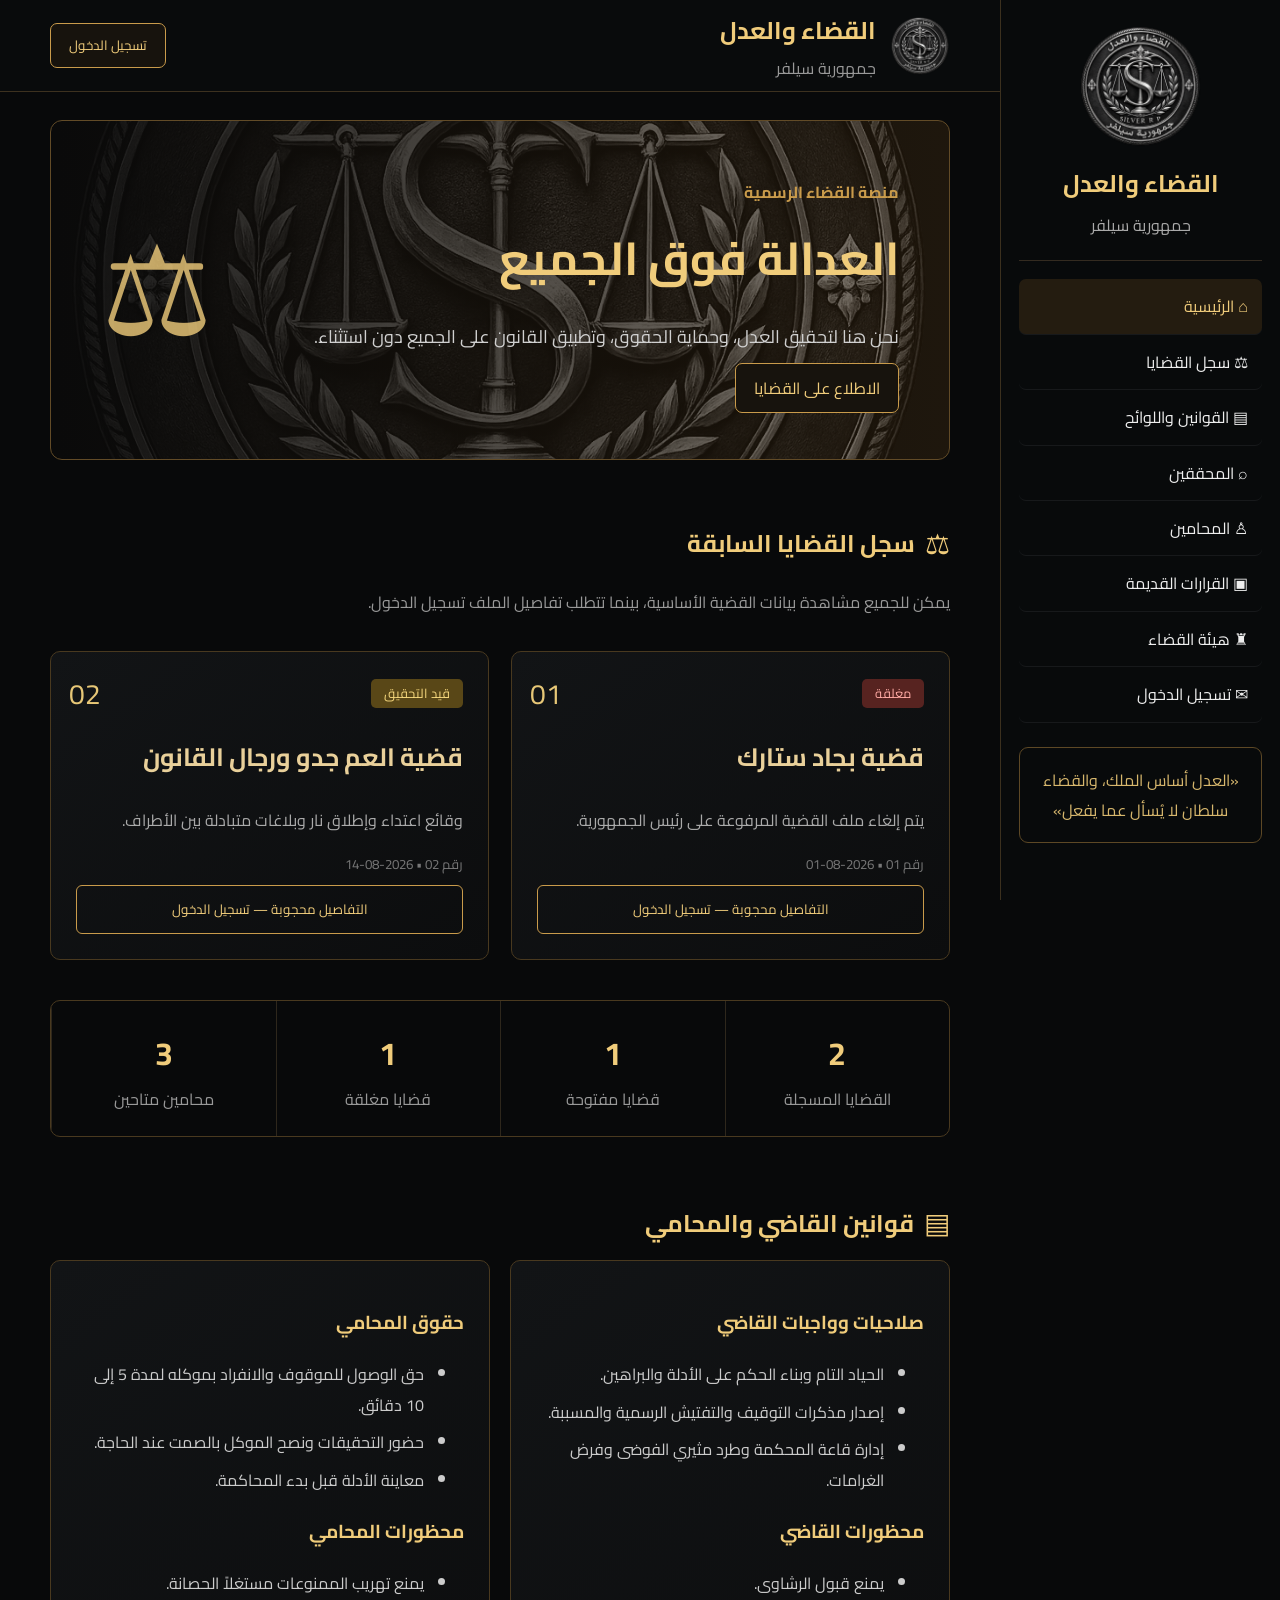
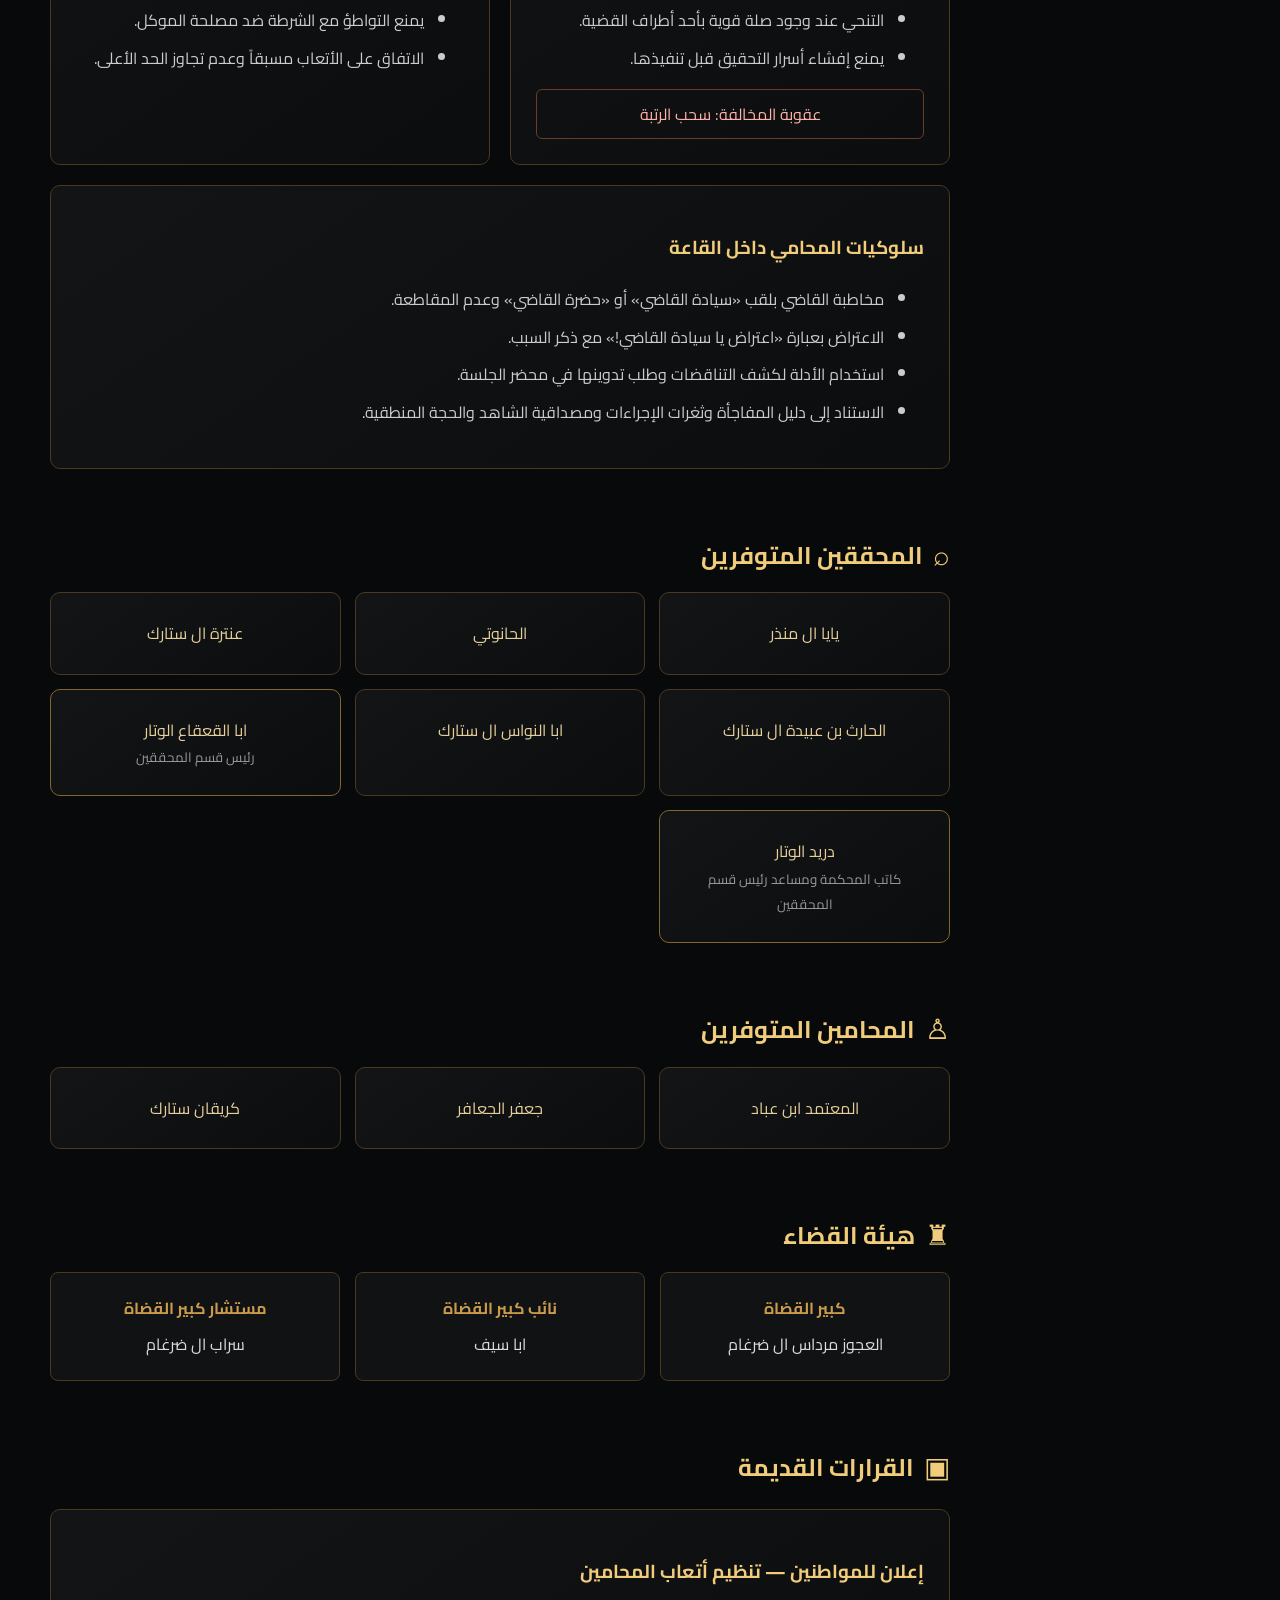
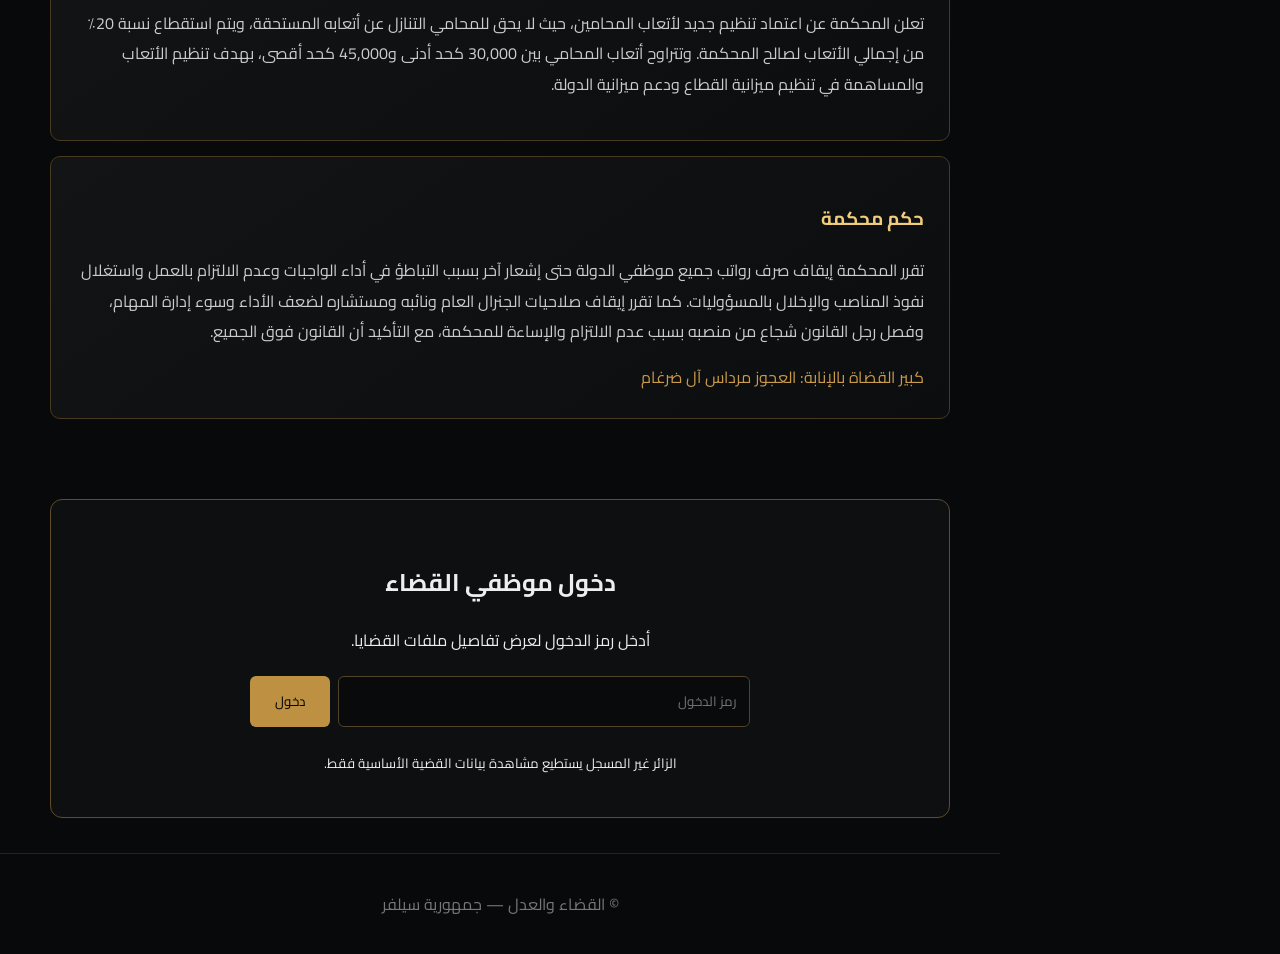
==== index.html @ 8e64efd2 "Add files via upload" ====
<!doctype html>
<html lang="ar" dir="rtl">
<head>
  <meta charset="UTF-8">
  <meta name="viewport" content="width=device-width, initial-scale=1.0">
  <title>القضاء والعدل | جمهورية سيلفر</title>
  <link rel="stylesheet" href="style.css">
</head>
<body>
  <aside class="sidebar">
    <div class="brand">
      <img src="logo.png" alt="شعار القضاء والعدل">
      <h2>القضاء والعدل</h2>
      <span>جمهورية سيلفر</span>
    </div>
    <nav>
      <a class="active" href="#home">⌂ الرئيسية</a>
      <a href="#cases">⚖ سجل القضايا</a>
      <a href="#laws">▤ القوانين واللوائح</a>
      <a href="#investigators">⌕ المحققين</a>
      <a href="#lawyers">♙ المحامين</a>
      <a href="#decisions">▣ القرارات القديمة</a>
      <a href="#judiciary">♜ هيئة القضاء</a>
      <a href="#login">✉ تسجيل الدخول</a>
    </nav>
    <div class="quote">«العدل أساس الملك، والقضاء سلطان لا يُسأل عما يفعل»</div>
  </aside>

  <main>
    <header>
      <div class="header-logo">
        <img src="logo.png" alt="الشعار">
        <div>
          <h1>القضاء والعدل</h1>
          <p>جمهورية سيلفر</p>
        </div>
      </div>
      <button id="loginTop" class="login-btn">تسجيل الدخول</button>
    </header>

    <section id="home" class="hero">
      <div>
        <span class="eyebrow">منصة القضاء الرسمية</span>
        <h2>العدالة فوق الجميع</h2>
        <p>نحن هنا لتحقيق العدل، وحماية الحقوق، وتطبيق القانون على الجميع دون استثناء.</p>
        <a class="gold-btn" href="#cases">الاطلاع على القضايا</a>
      </div>
      <div class="scales">⚖</div>
    </section>

    <section id="cases" class="section">
      <div class="section-title"><span>⚖</span><h2>سجل القضايا السابقة</h2></div>
      <p class="hint">يمكن للجميع مشاهدة بيانات القضية الأساسية، بينما تتطلب تفاصيل الملف تسجيل الدخول.</p>

      <div class="case-actions" id="caseActions">
        <button class="gold-btn admin-only" onclick="showCreateCase()">＋ إنشاء قضية جديدة</button>
      </div>
      <div id="casesGrid" class="cases-grid">
        <article class="case-card">
          <div class="case-no">01</div>
          <span class="badge closed">مغلقة</span>
          <h3>قضية بجاد ستارك</h3>
          <p>يتم إلغاء ملف القضية المرفوعة على رئيس الجمهورية.</p>
          <button onclick="openCase(1)">عرض تفاصيل القضية</button>
        </article>

        <article class="case-card">
          <div class="case-no">02</div>
          <span class="badge open">مفتوحة</span>
          <h3>قضية العم جدو ورجال القانون</h3>
          <p>وقائع اعتداء وإطلاق نار وبلاغات متبادلة بين الأطراف.</p>
          <button onclick="openCase(2)">عرض تفاصيل القضية</button>
        </article>
      </div>
    </section>

    <section class="stats">
      <div><b>2</b><span>القضايا المسجلة</span></div>
      <div><b>1</b><span>قضايا مفتوحة</span></div>
      <div><b>1</b><span>قضايا مغلقة</span></div>
      <div><b>3</b><span>محامين متاحين</span></div>
    </section>

    <section id="laws" class="section">
      <div class="section-title"><span>▤</span><h2>قوانين القاضي والمحامي</h2></div>
      <div class="law-grid">
        <div class="panel">
          <h3>صلاحيات وواجبات القاضي</h3>
          <ul>
            <li>الحياد التام وبناء الحكم على الأدلة والبراهين.</li>
            <li>إصدار مذكرات التوقيف والتفتيش الرسمية والمسببة.</li>
            <li>إدارة قاعة المحكمة وطرد مثيري الفوضى وفرض الغرامات.</li>
          </ul>
          <h3>محظورات القاضي</h3>
          <ul>
            <li>يمنع قبول الرشاوى.</li>
            <li>التنحي عند وجود صلة قوية بأحد أطراف القضية.</li>
            <li>يمنع إفشاء أسرار التحقيق قبل تنفيذها.</li>
          </ul>
          <div class="penalty">عقوبة المخالفة: سحب الرتبة</div>
        </div>

        <div class="panel">
          <h3>حقوق المحامي</h3>
          <ul>
            <li>حق الوصول للموقوف والانفراد بموكله لمدة 5 إلى 10 دقائق.</li>
            <li>حضور التحقيقات ونصح الموكل بالصمت عند الحاجة.</li>
            <li>معاينة الأدلة قبل بدء المحاكمة.</li>
          </ul>
          <h3>محظورات المحامي</h3>
          <ul>
            <li>يمنع تهريب الممنوعات مستغلاً الحصانة.</li>
            <li>يمنع التواطؤ مع الشرطة ضد مصلحة الموكل.</li>
            <li>الاتفاق على الأتعاب مسبقاً وعدم تجاوز الحد الأعلى.</li>
          </ul>
        </div>
      </div>

      <div class="panel wide">
        <h3>سلوكيات المحامي داخل القاعة</h3>
        <ul>
          <li>مخاطبة القاضي بلقب «سيادة القاضي» أو «حضرة القاضي» وعدم المقاطعة.</li>
          <li>الاعتراض بعبارة «اعتراض يا سيادة القاضي!» مع ذكر السبب.</li>
          <li>استخدام الأدلة لكشف التناقضات وطلب تدوينها في محضر الجلسة.</li>
          <li>الاستناد إلى دليل المفاجأة وثغرات الإجراءات ومصداقية الشاهد والحجة المنطقية.</li>
        </ul>
      </div>
    </section>

    <section id="investigators" class="section">
      <div class="section-title"><span>⌕</span><h2>المحققين المتوفرين</h2></div>
      <div class="people-grid">
        <div class="person">يايا ال منذر</div><div class="person">الحانوتي</div>
        <div class="person">عنترة ال ستارك</div><div class="person">الحارث بن عبيدة ال ستارك</div>
        <div class="person">ابا النواس ال ستارك</div><div class="person chief">ابا القعقاع الوتار <small>رئيس قسم المحققين</small></div>
        <div class="person chief">دريد الوتار <small>كاتب المحكمة ومساعد رئيس قسم المحققين</small></div>
      </div>
    </section>

    <section id="lawyers" class="section">
      <div class="section-title"><span>♙</span><h2>المحامين المتوفرين</h2></div>
      <div class="people-grid three">
        <div class="person">المعتمد ابن عباد</div>
        <div class="person">جعفر الجعافر</div>
        <div class="person">كريقان ستارك</div>
      </div>
    </section>

    <section id="judiciary" class="section">
      <div class="section-title"><span>♜</span><h2>هيئة القضاء</h2></div>
      <div class="judges">
        <div><strong>كبير القضاة</strong><span>العجوز مرداس ال ضرغام</span></div>
        <div><strong>نائب كبير القضاة</strong><span>ابا سيف</span></div>
        <div><strong>مستشار كبير القضاة</strong><span>سراب ال ضرغام</span></div>
      </div>
    </section>

    <section id="decisions" class="section">
      <div class="section-title"><span>▣</span><h2>القرارات القديمة</h2></div>
      <div class="decision">
        <h3>إعلان للمواطنين — تنظيم أتعاب المحامين</h3>
        <p>تعلن المحكمة عن اعتماد تنظيم جديد لأتعاب المحامين، حيث لا يحق للمحامي التنازل عن أتعابه المستحقة، ويتم استقطاع نسبة 20٪ من إجمالي الأتعاب لصالح المحكمة. وتتراوح أتعاب المحامي بين 30,000 كحد أدنى و45,000 كحد أقصى، بهدف تنظيم الأتعاب والمساهمة في تنظيم ميزانية القطاع ودعم ميزانية الدولة.</p>
      </div>
      <div class="decision">
        <h3>حكم محكمة</h3>
        <p>تقرر المحكمة إيقاف صرف رواتب جميع موظفي الدولة حتى إشعار آخر بسبب التباطؤ في أداء الواجبات وعدم الالتزام بالعمل واستغلال نفوذ المناصب والإخلال بالمسؤوليات. كما تقرر إيقاف صلاحيات الجنرال العام ونائبه ومستشاره لضعف الأداء وسوء إدارة المهام، وفصل رجل القانون شجاع من منصبه بسبب عدم الالتزام والإساءة للمحكمة، مع التأكيد أن القانون فوق الجميع.</p>
        <footer>كبير القضاة بالإنابة: العجوز مرداس آل ضرغام</footer>
      </div>
    </section>

    <section id="login" class="login-section">
      <h2>دخول موظفي القضاء</h2>
      <p>أدخل رمز الدخول لعرض تفاصيل ملفات القضايا.</p>
      <div class="login-box">
        <input id="codeInput" type="password" placeholder="رمز الدخول">
        <button onclick="login()">دخول</button>
      </div>
      <small>الزائر غير المسجل يستطيع مشاهدة بيانات القضية الأساسية فقط.</small>
    </section>

    <footer class="site-footer">© القضاء والعدل — جمهورية سيلفر</footer>
  </main>


  <div id="createCaseModal" class="modal">
    <div class="modal-box create-box">
      <button class="close" onclick="closeCreateCase()">×</button>
      <img src="logo.png" alt="الشعار">
      <h2>إنشاء قضية جديدة</h2>
      <p>إدخال كامل بيانات القضية في سجل القضاء والعدل.</p>
      <div class="form-grid">
        <input id="newTitle" type="text" placeholder="اسم القضية *">
        <input id="newType" type="text" placeholder="نوع القضية">
        <input id="newDate" type="date">
        <input id="newPlaintiff" type="text" placeholder="المدعي">
        <input id="newDefendant" type="text" placeholder="المدعى عليه">
        <input id="newLawyer" type="text" placeholder="المحامي">
        <input id="newInvestigator" type="text" placeholder="المحقق">
        <select id="newStatus">
          <option value="مفتوحة">مفتوحة</option>
          <option value="قيد التحقيق">قيد التحقيق</option>
          <option value="محالة للمحكمة">محالة للمحكمة</option>
          <option value="مغلقة">مغلقة</option>
        </select>
      </div>
      <textarea id="newSummary" placeholder="ملخص القضية *"></textarea>
      <textarea id="newDetails" placeholder="تفاصيل القضية والإفادات *"></textarea>
      <textarea id="newEvidence" placeholder="الأدلة والتقارير"></textarea>
      <button class="gold-btn full" onclick="createCase()">حفظ القضية</button>
      <div id="createCaseError"></div>
    </div>
  </div>

  <div id="loginModal" class="modal">
    <div class="modal-box">
      <button class="close" onclick="closeLogin()">×</button>
      <img src="logo.png" alt="الشعار">
      <h2>دخول موظفي القضاء</h2>
      <p id="roleHelp">رموز الدخول مخصصة للقاضي والمحامي والمحقق.</p>
      <input id="modalCode" type="password" placeholder="رمز الدخول">
      <button class="gold-btn full" onclick="loginFromModal()">دخول</button>
      <div id="loginError"></div>
      <div class="role-hint">
        <span>القاضي: إدارة القضايا وتغيير حالتها</span>
        <span>المحقق: إنشاء القضية وإضافة محاضر التحقيق</span>
        <span>المحامي: الاطلاع وإضافة الملاحظات القانونية</span>
      </div>
    </div>
  </div>

  <script src="script.js"></script>
</body>
</html>
---- style.css ----
@import url('https://fonts.googleapis.com/css2?family=Cairo:wght@400;600;700;800&display=swap');
*{box-sizing:border-box}html{scroll-behavior:smooth}body{margin:0;background:#08090a;color:#eee;font-family:Cairo,Arial,sans-serif;line-height:1.9}
:root{--gold:#c99b4b;--gold2:#f0cc7b;--line:#604b2b;--panel:#101214;--muted:#aaa}
.sidebar{position:fixed;right:0;top:0;width:280px;height:100vh;padding:24px 18px;background:#080a0b;border-left:1px solid #3b301e;z-index:5;overflow:auto}
.brand{text-align:center;padding-bottom:20px;border-bottom:1px solid #342b20}.brand img{width:125px;height:125px;object-fit:contain}.brand h2{margin:3px 0;color:var(--gold2)}.brand span{color:#aaa}
nav{display:flex;flex-direction:column;margin-top:18px}nav a{color:#eee;text-decoration:none;padding:12px 14px;border-bottom:1px solid #17191b;border-radius:7px}nav a:hover,nav a.active{background:#241c10;color:var(--gold2)}
.quote{margin-top:24px;border:1px solid #5d4825;padding:17px;text-align:center;color:#d7b76d;border-radius:9px}
main{margin-right:280px;min-height:100vh}header{height:92px;padding:15px 5%;display:flex;align-items:center;justify-content:space-between;border-bottom:1px solid #3d311f;background:#090b0c;position:sticky;top:0;z-index:4}
.header-logo{display:flex;align-items:center;gap:14px}.header-logo img{width:60px;height:60px;object-fit:contain}.header-logo h1{font-size:24px;margin:0;color:var(--gold2)}.header-logo p{margin:0;color:#999}
.login-btn,.gold-btn{border:1px solid var(--gold);background:#17130d;color:var(--gold2);padding:9px 18px;border-radius:7px;text-decoration:none;cursor:pointer;font-family:inherit}.gold-btn:hover,.login-btn:hover{background:#302313}
.hero{margin:28px 5%;min-height:300px;border:1px solid #624b27;border-radius:12px;padding:50px;display:flex;align-items:center;justify-content:space-between;background:linear-gradient(90deg,rgba(10,10,10,.93),rgba(45,32,15,.6)),url('logo.png') center/cover no-repeat}.hero h2{font-size:46px;color:var(--gold2);margin:8px 0}.hero p{max-width:650px;color:#d0d0d0;font-size:18px}.eyebrow{color:var(--gold);font-weight:bold}.scales{font-size:125px;color:var(--gold2);opacity:.8}
.section{padding:30px 5%}.section-title{display:flex;align-items:center;gap:10px;margin-bottom:10px}.section-title span{color:var(--gold2);font-size:28px}.section-title h2{color:var(--gold2);margin:0}.hint{color:#999}.cases-grid{display:grid;grid-template-columns:repeat(2,1fr);gap:22px}.case-card,.panel,.person,.decision,.statement{background:linear-gradient(145deg,#121416,#0c0d0e);border:1px solid #49391f;border-radius:10px;padding:25px;position:relative}.case-card h3{font-size:25px;color:#e9d09a}.case-card p{color:#aaa}.case-card button{width:100%;padding:11px;background:transparent;border:1px solid var(--gold);color:var(--gold2);border-radius:6px;cursor:pointer;font-family:inherit}.case-no{position:absolute;left:18px;top:16px;font-size:28px;color:#e7c777}.badge{display:inline-block;padding:2px 13px;border-radius:5px;font-size:13px}.open{background:#164a27;color:#8fe3a7}.closed{background:#572320;color:#ffaaa4}
.stats{margin:10px 5% 30px;display:grid;grid-template-columns:repeat(4,1fr);border:1px solid #49391f;border-radius:10px;overflow:hidden}.stats div{text-align:center;padding:22px;border-left:1px solid #2e271c}.stats b{display:block;font-size:32px;color:var(--gold2)}.stats span{color:#999}
.law-grid{display:grid;grid-template-columns:1fr 1fr;gap:20px}.panel h3{color:var(--gold2)}.panel li{margin:7px 0;color:#ccc}.penalty{border:1px solid #6b3b2c;padding:9px;text-align:center;color:#ffb1a8;border-radius:6px}
.wide{margin-top:20px}.people-grid{display:grid;grid-template-columns:repeat(3,1fr);gap:14px}.person{text-align:center;color:#e6cf9a}.person small{display:block;color:#999}.chief{border-color:#83652e}
.judges{display:grid;grid-template-columns:repeat(3,1fr);gap:15px}.judges div{background:#101214;border:1px solid #49391f;border-radius:8px;padding:20px;text-align:center}.judges strong,.judges span{display:block}.judges strong{color:var(--gold)}.judges span{color:#ddd;margin-top:6px}
.decision{margin:15px 0}.decision h3{color:var(--gold2)}.decision p{color:#ccc}.decision footer{color:#c99b4b}
.login-section{margin:35px 5%;padding:40px;text-align:center;border:1px solid #604b2b;border-radius:12px;background:#0d0f10}.login-box{display:flex;max-width:500px;margin:20px auto;gap:8px}.login-box input,.modal-box input{flex:1;background:#080a0b;border:1px solid #514229;color:white;padding:12px;border-radius:6px;font-family:inherit}.login-box button{background:#bd9042;border:0;border-radius:6px;padding:0 25px;cursor:pointer;font-family:inherit}
.site-footer{text-align:center;padding:35px;color:#777;border-top:1px solid #29231b}
.modal{display:none;position:fixed;inset:0;background:#000b;z-index:20;align-items:center;justify-content:center}.modal.show{display:flex}.modal-box{width:min(420px,90%);background:#111416;border:1px solid #604b2b;border-radius:12px;padding:30px;text-align:center;position:relative}.modal-box img{width:90px}.modal-box h2{color:var(--gold2)}.modal-box input{width:100%;margin:10px 0}.full{width:100%}.close{position:absolute;left:14px;top:10px;background:none;border:0;color:#aaa;font-size:28px;cursor:pointer}.modal #loginError{color:#ff8d84;margin-top:8px}
.case-page{margin:0}.case-detail{max-width:1100px;margin:40px auto;padding:40px 5%;background:#0d0f10;border:1px solid #604b2b;border-radius:12px}.case-detail h2{font-size:35px;color:var(--gold2)}.intro{color:#ccc;font-size:17px}.statement-grid{display:grid;grid-template-columns:1fr 1fr;gap:16px}.statement h3{color:var(--gold2);margin-top:0}.statement p{color:#ccc}.secret-note{margin-top:25px;padding:14px;text-align:center;border:1px solid #604b2b;color:#d8b46b}.locked-page{min-height:70vh;display:flex;flex-direction:column;align-items:center;justify-content:center;text-align:center}.locked-page img{width:150px}.locked-page h2{color:var(--gold2);font-size:34px}
@media(max-width:900px){.sidebar{position:static;width:100%;height:auto;border-left:0;border-bottom:1px solid #3b301e}.sidebar nav{display:grid;grid-template-columns:1fr 1fr}.brand img{width:90px;height:90px}main{margin-right:0}.cases-grid,.law-grid,.statement-grid{grid-template-columns:1fr}.stats{grid-template-columns:1fr 1fr}.people-grid,.judges{grid-template-columns:1fr}.hero{padding:30px}.hero h2{font-size:34px}.scales{display:none}}

.case-actions{display:flex;justify-content:flex-start;margin:0 0 18px}
.create-box{max-width:620px}
.create-box input,.create-box select,.create-box textarea{width:100%;box-sizing:border-box;margin:7px 0;padding:12px;border:1px solid #3a404a;border-radius:8px;background:#0e1218;color:#fff;font-family:inherit}
.create-box textarea{min-height:100px;resize:vertical}
.create-box #createCaseError{color:#e98d8d;margin-top:8px}
.case-meta{display:grid;grid-template-columns:repeat(3,1fr);gap:12px;margin:20px 0}
.case-meta div{padding:15px;border:1px solid #333944;border-radius:10px;background:#11161d}
.case-meta b,.case-meta span{display:block}
.case-meta b{color:#c8a75b;margin-bottom:6px}
.statement{padding:20px;line-height:2;border:1px solid #333944;border-radius:10px;background:#11161d;white-space:normal}
@media(max-width:700px){.case-meta{grid-template-columns:1fr}}

.pending{background:#594717;color:#f5d77d}.case-public{display:block;color:#777;margin:8px 0}.detail-top{display:flex;gap:10px;align-items:center}.role-pill{border:1px solid #604b2b;color:#d6b76b;padding:2px 12px;border-radius:20px;font-size:12px}.form-grid{display:grid;grid-template-columns:1fr 1fr;gap:8px}.create-box input,.create-box select,.create-box textarea{width:100%;box-sizing:border-box;margin:5px 0;padding:11px;border:1px solid #3a404a;border-radius:7px;background:#0e1218;color:#fff;font-family:inherit}.create-box textarea{min-height:90px;resize:vertical}.create-box #newSummary,.create-box #newDetails,.create-box #newEvidence{grid-column:1/-1}.role-hint{margin-top:15px;text-align:right;color:#999;font-size:12px}.role-hint span{display:block;padding:3px}.action-panel{margin-top:25px;padding:20px;border:1px solid #604b2b;border-radius:10px;background:#101214}.action-panel select,.action-panel textarea{width:100%;padding:11px;background:#080a0b;color:#fff;border:1px solid #4b3a23;border-radius:7px;font-family:inherit;box-sizing:border-box;margin-bottom:10px}.action-panel textarea{min-height:110px}.note{padding:15px;margin:10px 0;background:#11161d;border:1px solid #37301f;border-radius:8px}.note b{color:#c99b4b}.note p{white-space:pre-wrap;color:#ccc}
@media(max-width:700px){.form-grid{grid-template-columns:1fr}.create-box #newSummary,.create-box #newDetails,.create-box #newEvidence{grid-column:auto}}
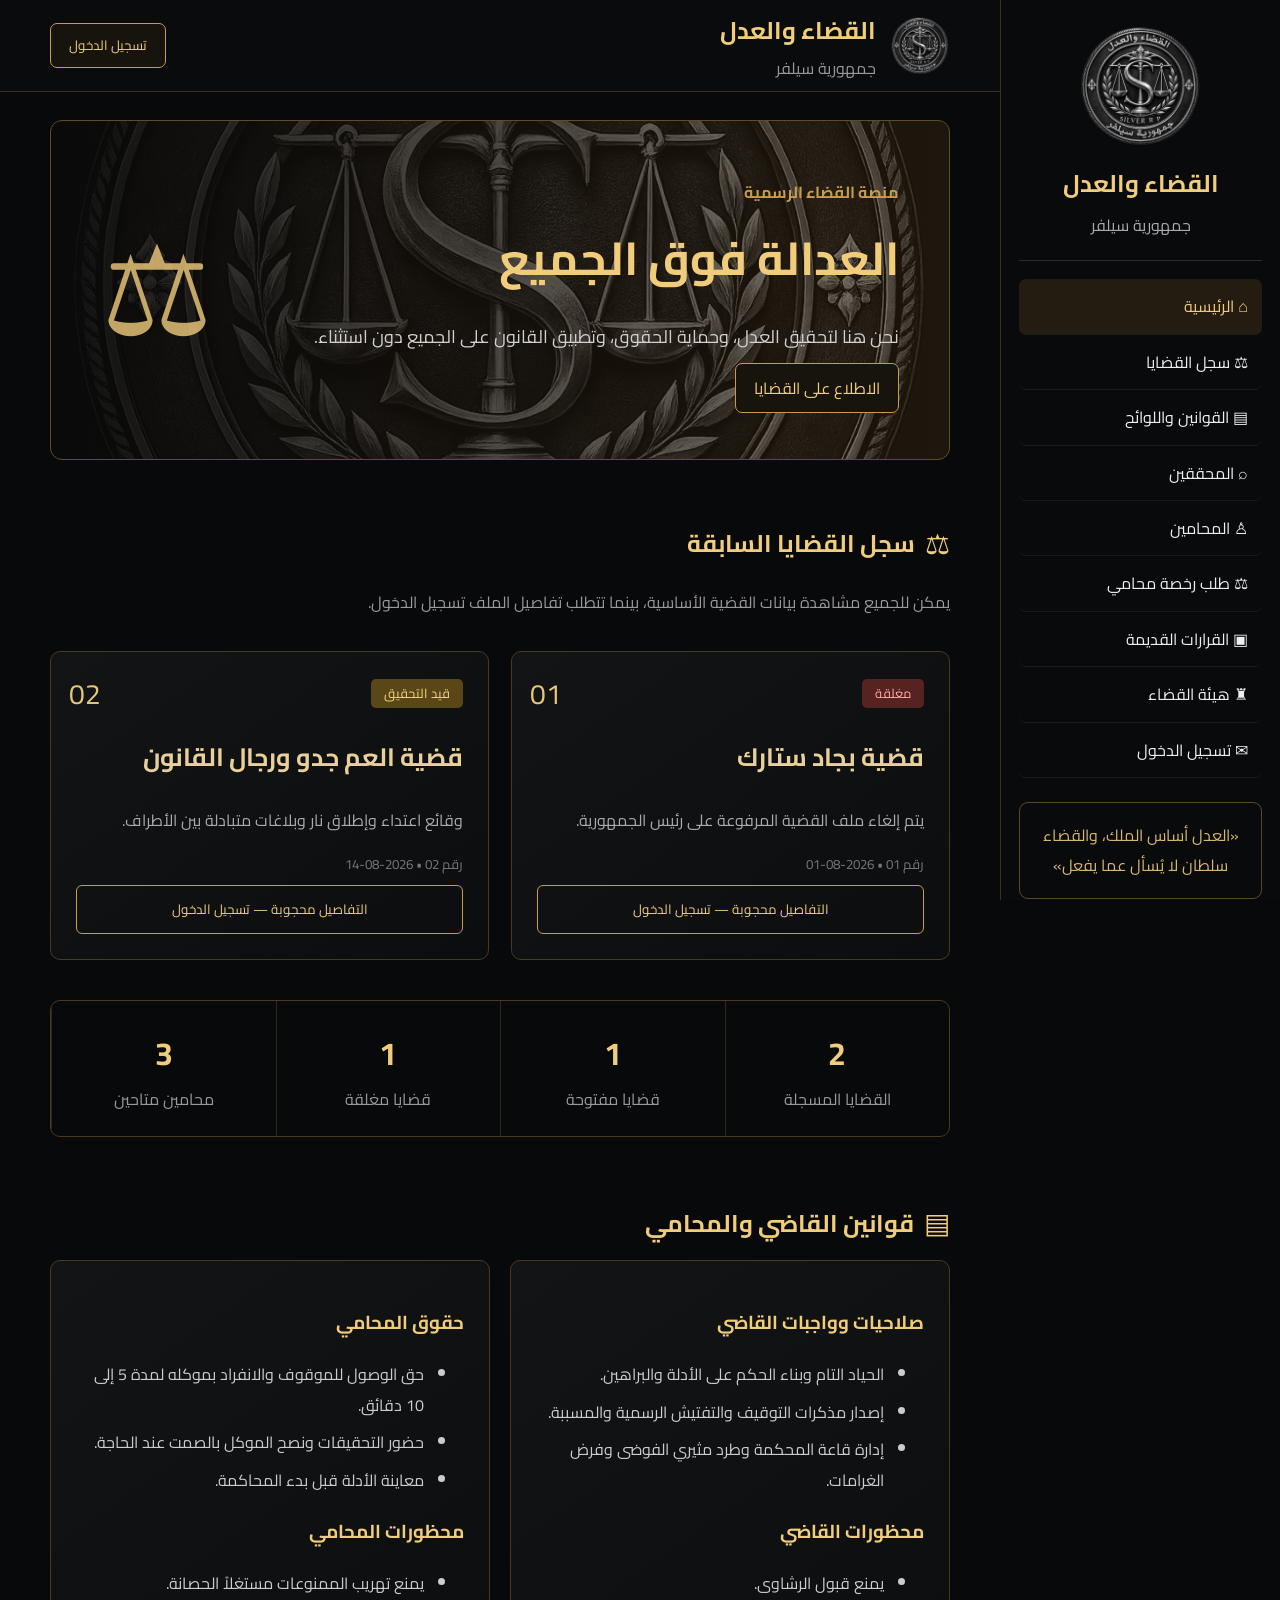
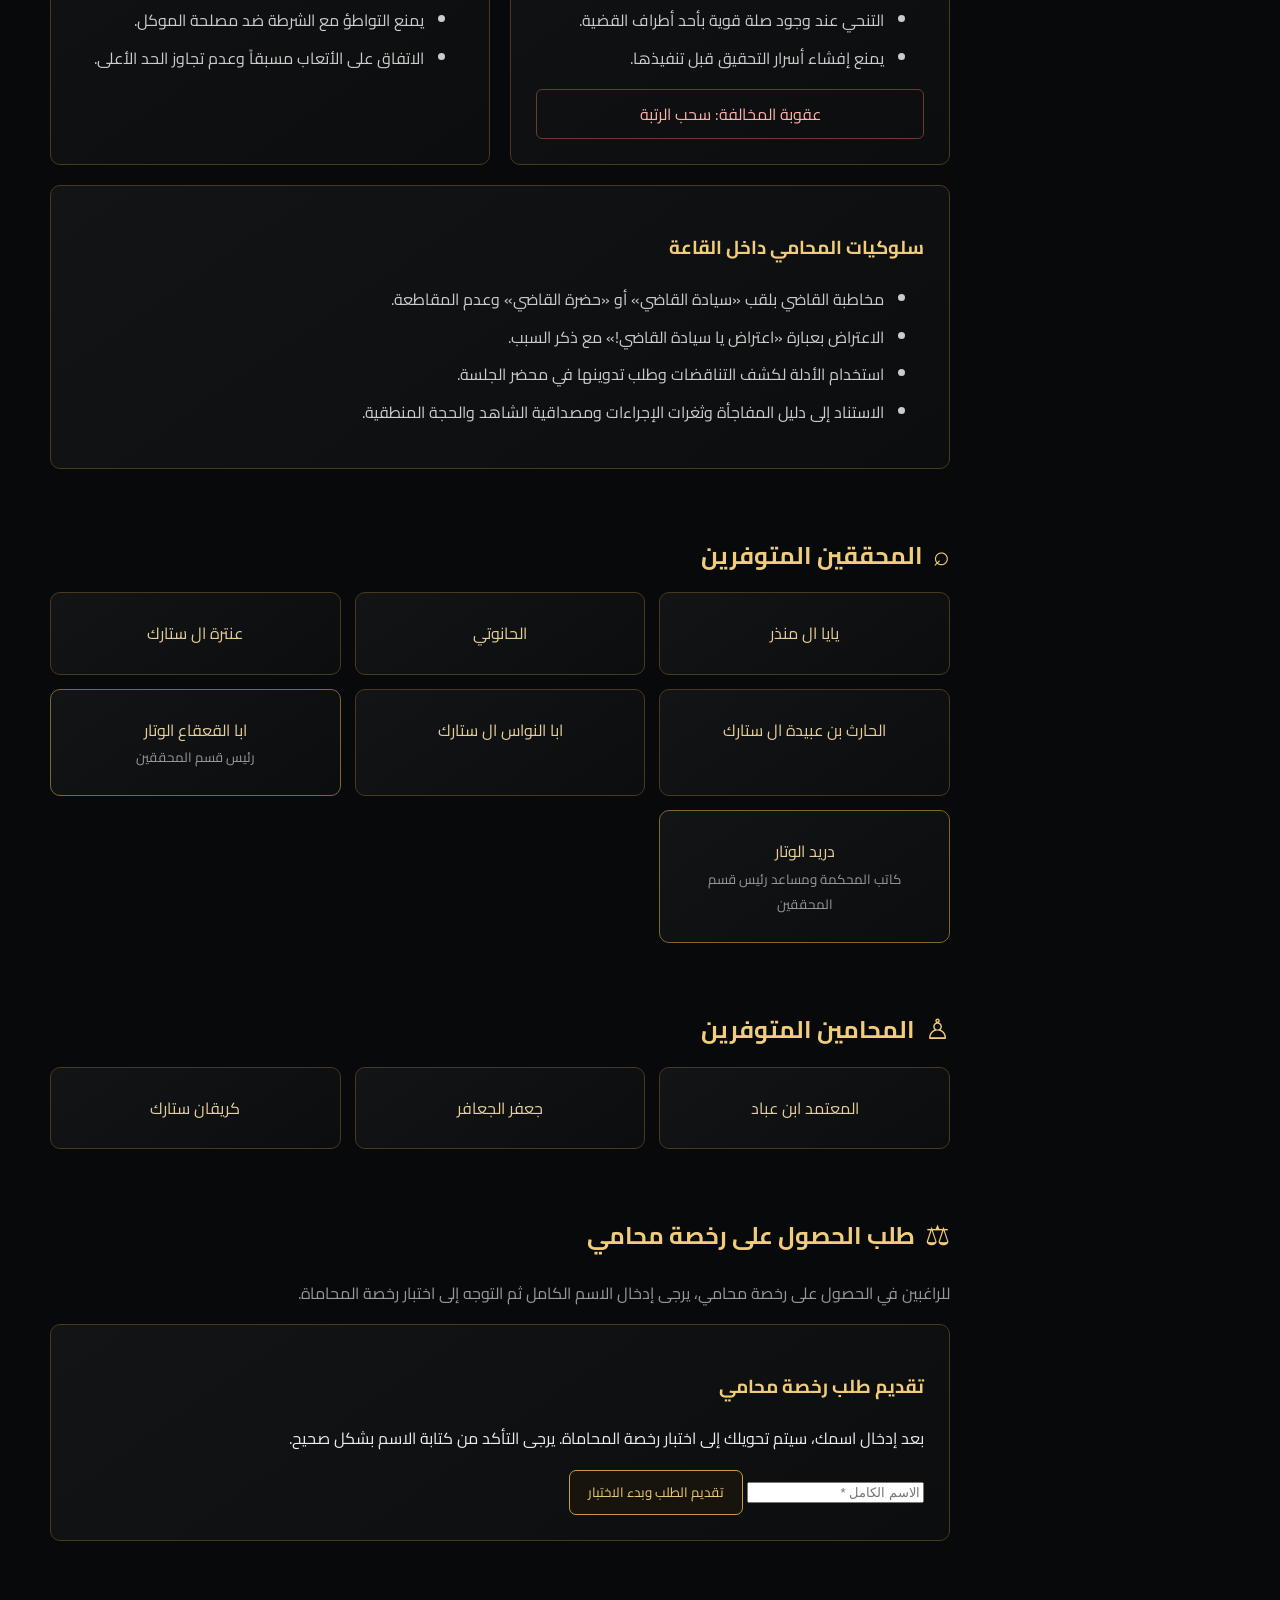
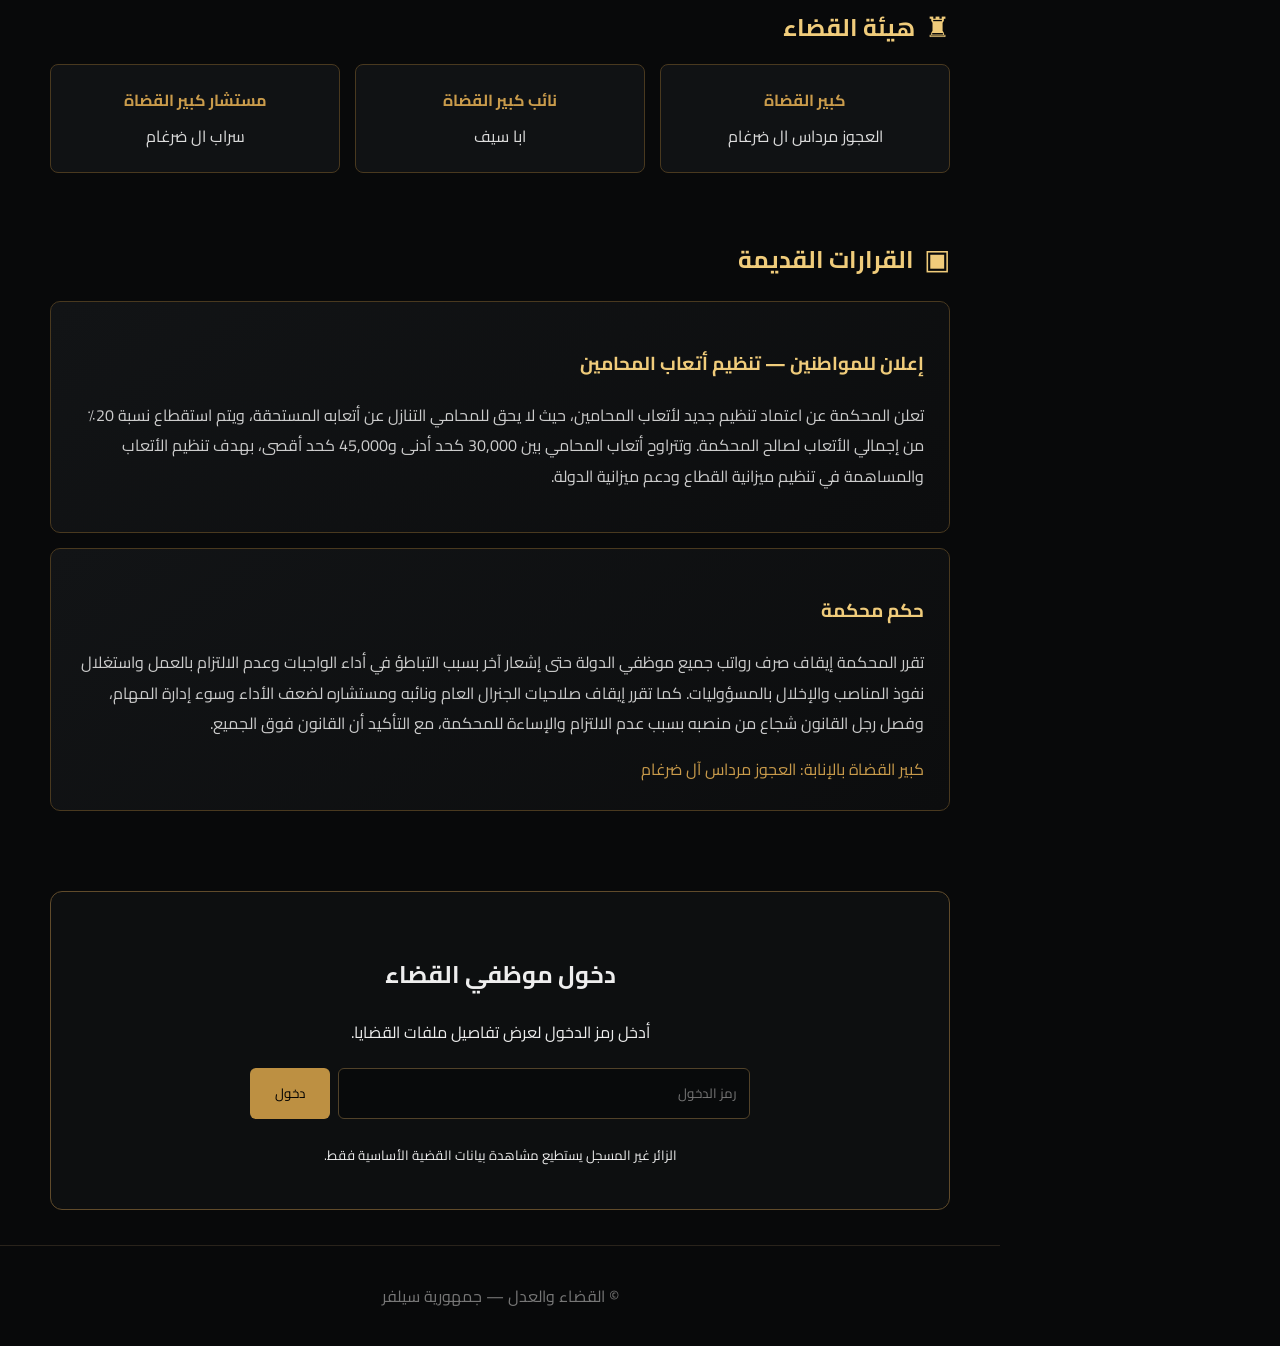
==== commit 7743d978: "1" ====
--- a/index.html
+++ b/index.html
@@ -7,26 +7,31 @@
   <link rel="stylesheet" href="style.css">
 </head>
 <body>
+
   <aside class="sidebar">
     <div class="brand">
       <img src="logo.png" alt="شعار القضاء والعدل">
       <h2>القضاء والعدل</h2>
       <span>جمهورية سيلفر</span>
     </div>
+
     <nav>
       <a class="active" href="#home">⌂ الرئيسية</a>
       <a href="#cases">⚖ سجل القضايا</a>
       <a href="#laws">▤ القوانين واللوائح</a>
       <a href="#investigators">⌕ المحققين</a>
       <a href="#lawyers">♙ المحامين</a>
+      <a href="#lawyer-license">⚖ طلب رخصة محامي</a>
       <a href="#decisions">▣ القرارات القديمة</a>
       <a href="#judiciary">♜ هيئة القضاء</a>
       <a href="#login">✉ تسجيل الدخول</a>
     </nav>
+
     <div class="quote">«العدل أساس الملك، والقضاء سلطان لا يُسأل عما يفعل»</div>
   </aside>
 
   <main>
+
     <header>
       <div class="header-logo">
         <img src="logo.png" alt="الشعار">
@@ -35,6 +40,7 @@
           <p>جمهورية سيلفر</p>
         </div>
       </div>
+
       <button id="loginTop" class="login-btn">تسجيل الدخول</button>
     </header>
 
@@ -45,17 +51,28 @@
         <p>نحن هنا لتحقيق العدل، وحماية الحقوق، وتطبيق القانون على الجميع دون استثناء.</p>
         <a class="gold-btn" href="#cases">الاطلاع على القضايا</a>
       </div>
+
       <div class="scales">⚖</div>
     </section>
 
     <section id="cases" class="section">
-      <div class="section-title"><span>⚖</span><h2>سجل القضايا السابقة</h2></div>
-      <p class="hint">يمكن للجميع مشاهدة بيانات القضية الأساسية، بينما تتطلب تفاصيل الملف تسجيل الدخول.</p>
+      <div class="section-title">
+        <span>⚖</span>
+        <h2>سجل القضايا السابقة</h2>
+      </div>
+
+      <p class="hint">
+        يمكن للجميع مشاهدة بيانات القضية الأساسية، بينما تتطلب تفاصيل الملف تسجيل الدخول.
+      </p>
 
       <div class="case-actions" id="caseActions">
-        <button class="gold-btn admin-only" onclick="showCreateCase()">＋ إنشاء قضية جديدة</button>
-      </div>
+        <button class="gold-btn admin-only" onclick="showCreateCase()">
+          ＋ إنشاء قضية جديدة
+        </button>
+      </div>
+
       <div id="casesGrid" class="cases-grid">
+
         <article class="case-card">
           <div class="case-no">01</div>
           <span class="badge closed">مغلقة</span>
@@ -71,6 +88,7 @@
           <p>وقائع اعتداء وإطلاق نار وبلاغات متبادلة بين الأطراف.</p>
           <button onclick="openCase(2)">عرض تفاصيل القضية</button>
         </article>
+
       </div>
     </section>
 
@@ -82,152 +100,405 @@
     </section>
 
     <section id="laws" class="section">
-      <div class="section-title"><span>▤</span><h2>قوانين القاضي والمحامي</h2></div>
+
+      <div class="section-title">
+        <span>▤</span>
+        <h2>قوانين القاضي والمحامي</h2>
+      </div>
+
       <div class="law-grid">
+
         <div class="panel">
+
           <h3>صلاحيات وواجبات القاضي</h3>
+
           <ul>
             <li>الحياد التام وبناء الحكم على الأدلة والبراهين.</li>
             <li>إصدار مذكرات التوقيف والتفتيش الرسمية والمسببة.</li>
             <li>إدارة قاعة المحكمة وطرد مثيري الفوضى وفرض الغرامات.</li>
           </ul>
+
           <h3>محظورات القاضي</h3>
+
           <ul>
             <li>يمنع قبول الرشاوى.</li>
             <li>التنحي عند وجود صلة قوية بأحد أطراف القضية.</li>
             <li>يمنع إفشاء أسرار التحقيق قبل تنفيذها.</li>
           </ul>
-          <div class="penalty">عقوبة المخالفة: سحب الرتبة</div>
+
+          <div class="penalty">
+            عقوبة المخالفة: سحب الرتبة
+          </div>
+
         </div>
 
         <div class="panel">
+
           <h3>حقوق المحامي</h3>
+
           <ul>
             <li>حق الوصول للموقوف والانفراد بموكله لمدة 5 إلى 10 دقائق.</li>
             <li>حضور التحقيقات ونصح الموكل بالصمت عند الحاجة.</li>
             <li>معاينة الأدلة قبل بدء المحاكمة.</li>
           </ul>
+
           <h3>محظورات المحامي</h3>
+
           <ul>
             <li>يمنع تهريب الممنوعات مستغلاً الحصانة.</li>
             <li>يمنع التواطؤ مع الشرطة ضد مصلحة الموكل.</li>
             <li>الاتفاق على الأتعاب مسبقاً وعدم تجاوز الحد الأعلى.</li>
           </ul>
-        </div>
+
+        </div>
+
       </div>
 
       <div class="panel wide">
+
         <h3>سلوكيات المحامي داخل القاعة</h3>
+
         <ul>
           <li>مخاطبة القاضي بلقب «سيادة القاضي» أو «حضرة القاضي» وعدم المقاطعة.</li>
           <li>الاعتراض بعبارة «اعتراض يا سيادة القاضي!» مع ذكر السبب.</li>
           <li>استخدام الأدلة لكشف التناقضات وطلب تدوينها في محضر الجلسة.</li>
           <li>الاستناد إلى دليل المفاجأة وثغرات الإجراءات ومصداقية الشاهد والحجة المنطقية.</li>
         </ul>
-      </div>
+
+      </div>
+
     </section>
 
     <section id="investigators" class="section">
-      <div class="section-title"><span>⌕</span><h2>المحققين المتوفرين</h2></div>
+
+      <div class="section-title">
+        <span>⌕</span>
+        <h2>المحققين المتوفرين</h2>
+      </div>
+
       <div class="people-grid">
-        <div class="person">يايا ال منذر</div><div class="person">الحانوتي</div>
-        <div class="person">عنترة ال ستارك</div><div class="person">الحارث بن عبيدة ال ستارك</div>
-        <div class="person">ابا النواس ال ستارك</div><div class="person chief">ابا القعقاع الوتار <small>رئيس قسم المحققين</small></div>
-        <div class="person chief">دريد الوتار <small>كاتب المحكمة ومساعد رئيس قسم المحققين</small></div>
-      </div>
+
+        <div class="person">يايا ال منذر</div>
+        <div class="person">الحانوتي</div>
+
+        <div class="person">عنترة ال ستارك</div>
+        <div class="person">الحارث بن عبيدة ال ستارك</div>
+
+        <div class="person">ابا النواس ال ستارك</div>
+
+        <div class="person chief">
+          ابا القعقاع الوتار
+          <small>رئيس قسم المحققين</small>
+        </div>
+
+        <div class="person chief">
+          دريد الوتار
+          <small>كاتب المحكمة ومساعد رئيس قسم المحققين</small>
+        </div>
+
+      </div>
+
     </section>
 
     <section id="lawyers" class="section">
-      <div class="section-title"><span>♙</span><h2>المحامين المتوفرين</h2></div>
+
+      <div class="section-title">
+        <span>♙</span>
+        <h2>المحامين المتوفرين</h2>
+      </div>
+
       <div class="people-grid three">
+
         <div class="person">المعتمد ابن عباد</div>
         <div class="person">جعفر الجعافر</div>
         <div class="person">كريقان ستارك</div>
-      </div>
-    </section>
+
+      </div>
+
+    </section>
+
+
+    <!-- ================================================= -->
+    <!-- طلب الحصول على رخصة محامي -->
+    <!-- ================================================= -->
+
+    <section id="lawyer-license" class="section">
+
+      <div class="section-title">
+        <span>⚖</span>
+        <h2>طلب الحصول على رخصة محامي</h2>
+      </div>
+
+      <p class="hint">
+        للراغبين في الحصول على رخصة محامي، يرجى إدخال الاسم الكامل
+        ثم التوجه إلى اختبار رخصة المحاماة.
+      </p>
+
+      <div class="panel license-panel">
+
+        <h3>تقديم طلب رخصة محامي</h3>
+
+        <p>
+          بعد إدخال اسمك، سيتم تحويلك إلى اختبار رخصة المحاماة.
+          يرجى التأكد من كتابة الاسم بشكل صحيح.
+        </p>
+
+        <div class="license-form">
+
+          <input
+            id="lawyerName"
+            type="text"
+            placeholder="الاسم الكامل *"
+            autocomplete="name"
+          >
+
+          <button
+            class="gold-btn"
+            onclick="startLawyerExam()"
+          >
+            تقديم الطلب وبدء الاختبار
+          </button>
+
+        </div>
+
+        <div id="licenseMessage"></div>
+
+      </div>
+
+    </section>
+
 
     <section id="judiciary" class="section">
-      <div class="section-title"><span>♜</span><h2>هيئة القضاء</h2></div>
+
+      <div class="section-title">
+        <span>♜</span>
+        <h2>هيئة القضاء</h2>
+      </div>
+
       <div class="judges">
-        <div><strong>كبير القضاة</strong><span>العجوز مرداس ال ضرغام</span></div>
-        <div><strong>نائب كبير القضاة</strong><span>ابا سيف</span></div>
-        <div><strong>مستشار كبير القضاة</strong><span>سراب ال ضرغام</span></div>
-      </div>
-    </section>
+
+        <div>
+          <strong>كبير القضاة</strong>
+          <span>العجوز مرداس ال ضرغام</span>
+        </div>
+
+        <div>
+          <strong>نائب كبير القضاة</strong>
+          <span>ابا سيف</span>
+        </div>
+
+        <div>
+          <strong>مستشار كبير القضاة</strong>
+          <span>سراب ال ضرغام</span>
+        </div>
+
+      </div>
+
+    </section>
+
 
     <section id="decisions" class="section">
-      <div class="section-title"><span>▣</span><h2>القرارات القديمة</h2></div>
+
+      <div class="section-title">
+        <span>▣</span>
+        <h2>القرارات القديمة</h2>
+      </div>
+
       <div class="decision">
+
         <h3>إعلان للمواطنين — تنظيم أتعاب المحامين</h3>
-        <p>تعلن المحكمة عن اعتماد تنظيم جديد لأتعاب المحامين، حيث لا يحق للمحامي التنازل عن أتعابه المستحقة، ويتم استقطاع نسبة 20٪ من إجمالي الأتعاب لصالح المحكمة. وتتراوح أتعاب المحامي بين 30,000 كحد أدنى و45,000 كحد أقصى، بهدف تنظيم الأتعاب والمساهمة في تنظيم ميزانية القطاع ودعم ميزانية الدولة.</p>
-      </div>
+
+        <p>
+          تعلن المحكمة عن اعتماد تنظيم جديد لأتعاب المحامين، حيث لا يحق للمحامي
+          التنازل عن أتعابه المستحقة، ويتم استقطاع نسبة 20٪ من إجمالي الأتعاب
+          لصالح المحكمة. وتتراوح أتعاب المحامي بين 30,000 كحد أدنى و45,000 كحد
+          أقصى، بهدف تنظيم الأتعاب والمساهمة في تنظيم ميزانية القطاع ودعم ميزانية الدولة.
+        </p>
+
+      </div>
+
       <div class="decision">
+
         <h3>حكم محكمة</h3>
-        <p>تقرر المحكمة إيقاف صرف رواتب جميع موظفي الدولة حتى إشعار آخر بسبب التباطؤ في أداء الواجبات وعدم الالتزام بالعمل واستغلال نفوذ المناصب والإخلال بالمسؤوليات. كما تقرر إيقاف صلاحيات الجنرال العام ونائبه ومستشاره لضعف الأداء وسوء إدارة المهام، وفصل رجل القانون شجاع من منصبه بسبب عدم الالتزام والإساءة للمحكمة، مع التأكيد أن القانون فوق الجميع.</p>
-        <footer>كبير القضاة بالإنابة: العجوز مرداس آل ضرغام</footer>
-      </div>
-    </section>
+
+        <p>
+          تقرر المحكمة إيقاف صرف رواتب جميع موظفي الدولة حتى إشعار آخر بسبب
+          التباطؤ في أداء الواجبات وعدم الالتزام بالعمل واستغلال نفوذ المناصب
+          والإخلال بالمسؤوليات. كما تقرر إيقاف صلاحيات الجنرال العام ونائبه
+          ومستشاره لضعف الأداء وسوء إدارة المهام، وفصل رجل القانون شجاع من منصبه
+          بسبب عدم الالتزام والإساءة للمحكمة، مع التأكيد أن القانون فوق الجميع.
+        </p>
+
+        <footer>
+          كبير القضاة بالإنابة: العجوز مرداس آل ضرغام
+        </footer>
+
+      </div>
+
+    </section>
+
 
     <section id="login" class="login-section">
+
       <h2>دخول موظفي القضاء</h2>
-      <p>أدخل رمز الدخول لعرض تفاصيل ملفات القضايا.</p>
+
+      <p>
+        أدخل رمز الدخول لعرض تفاصيل ملفات القضايا.
+      </p>
+
       <div class="login-box">
-        <input id="codeInput" type="password" placeholder="رمز الدخول">
-        <button onclick="login()">دخول</button>
-      </div>
-      <small>الزائر غير المسجل يستطيع مشاهدة بيانات القضية الأساسية فقط.</small>
-    </section>
-
-    <footer class="site-footer">© القضاء والعدل — جمهورية سيلفر</footer>
+
+        <input
+          id="codeInput"
+          type="password"
+          placeholder="رمز الدخول"
+        >
+
+        <button onclick="login()">
+          دخول
+        </button>
+
+      </div>
+
+      <small>
+        الزائر غير المسجل يستطيع مشاهدة بيانات القضية الأساسية فقط.
+      </small>
+
+    </section>
+
+
+    <footer class="site-footer">
+      © القضاء والعدل — جمهورية سيلفر
+    </footer>
+
   </main>
 
 
+  <!-- نافذة إنشاء قضية -->
+
   <div id="createCaseModal" class="modal">
+
     <div class="modal-box create-box">
+
       <button class="close" onclick="closeCreateCase()">×</button>
+
       <img src="logo.png" alt="الشعار">
+
       <h2>إنشاء قضية جديدة</h2>
-      <p>إدخال كامل بيانات القضية في سجل القضاء والعدل.</p>
+
+      <p>
+        إدخال كامل بيانات القضية في سجل القضاء والعدل.
+      </p>
+
       <div class="form-grid">
+
         <input id="newTitle" type="text" placeholder="اسم القضية *">
+
         <input id="newType" type="text" placeholder="نوع القضية">
+
         <input id="newDate" type="date">
+
         <input id="newPlaintiff" type="text" placeholder="المدعي">
+
         <input id="newDefendant" type="text" placeholder="المدعى عليه">
+
         <input id="newLawyer" type="text" placeholder="المحامي">
+
         <input id="newInvestigator" type="text" placeholder="المحقق">
+
         <select id="newStatus">
+
           <option value="مفتوحة">مفتوحة</option>
           <option value="قيد التحقيق">قيد التحقيق</option>
           <option value="محالة للمحكمة">محالة للمحكمة</option>
           <option value="مغلقة">مغلقة</option>
+
         </select>
-      </div>
-      <textarea id="newSummary" placeholder="ملخص القضية *"></textarea>
-      <textarea id="newDetails" placeholder="تفاصيل القضية والإفادات *"></textarea>
-      <textarea id="newEvidence" placeholder="الأدلة والتقارير"></textarea>
-      <button class="gold-btn full" onclick="createCase()">حفظ القضية</button>
+
+      </div>
+
+      <textarea
+        id="newSummary"
+        placeholder="ملخص القضية *"
+      ></textarea>
+
+      <textarea
+        id="newDetails"
+        placeholder="تفاصيل القضية والإفادات *"
+      ></textarea>
+
+      <textarea
+        id="newEvidence"
+        placeholder="الأدلة والتقارير"
+      ></textarea>
+
+      <button
+        class="gold-btn full"
+        onclick="createCase()"
+      >
+        حفظ القضية
+      </button>
+
       <div id="createCaseError"></div>
+
     </div>
+
   </div>
 
+
+  <!-- نافذة تسجيل الدخول -->
+
   <div id="loginModal" class="modal">
+
     <div class="modal-box">
+
       <button class="close" onclick="closeLogin()">×</button>
+
       <img src="logo.png" alt="الشعار">
+
       <h2>دخول موظفي القضاء</h2>
-      <p id="roleHelp">رموز الدخول مخصصة للقاضي والمحامي والمحقق.</p>
-      <input id="modalCode" type="password" placeholder="رمز الدخول">
-      <button class="gold-btn full" onclick="loginFromModal()">دخول</button>
+
+      <p id="roleHelp">
+        رموز الدخول مخصصة للقاضي والمحامي والمحقق.
+      </p>
+
+      <input
+        id="modalCode"
+        type="password"
+        placeholder="رمز الدخول"
+      >
+
+      <button
+        class="gold-btn full"
+        onclick="loginFromModal()"
+      >
+        دخول
+      </button>
+
       <div id="loginError"></div>
+
       <div class="role-hint">
-        <span>القاضي: إدارة القضايا وتغيير حالتها</span>
-        <span>المحقق: إنشاء القضية وإضافة محاضر التحقيق</span>
-        <span>المحامي: الاطلاع وإضافة الملاحظات القانونية</span>
-      </div>
+
+        <span>
+          القاضي: إدارة القضايا وتغيير حالتها
+        </span>
+
+        <span>
+          المحقق: إنشاء القضية وإضافة محاضر التحقيق
+        </span>
+
+        <span>
+          المحامي: الاطلاع وإضافة الملاحظات القانونية
+        </span>
+
+      </div>
+
     </div>
+
   </div>
 
+
   <script src="script.js"></script>
+
 </body>
 </html>
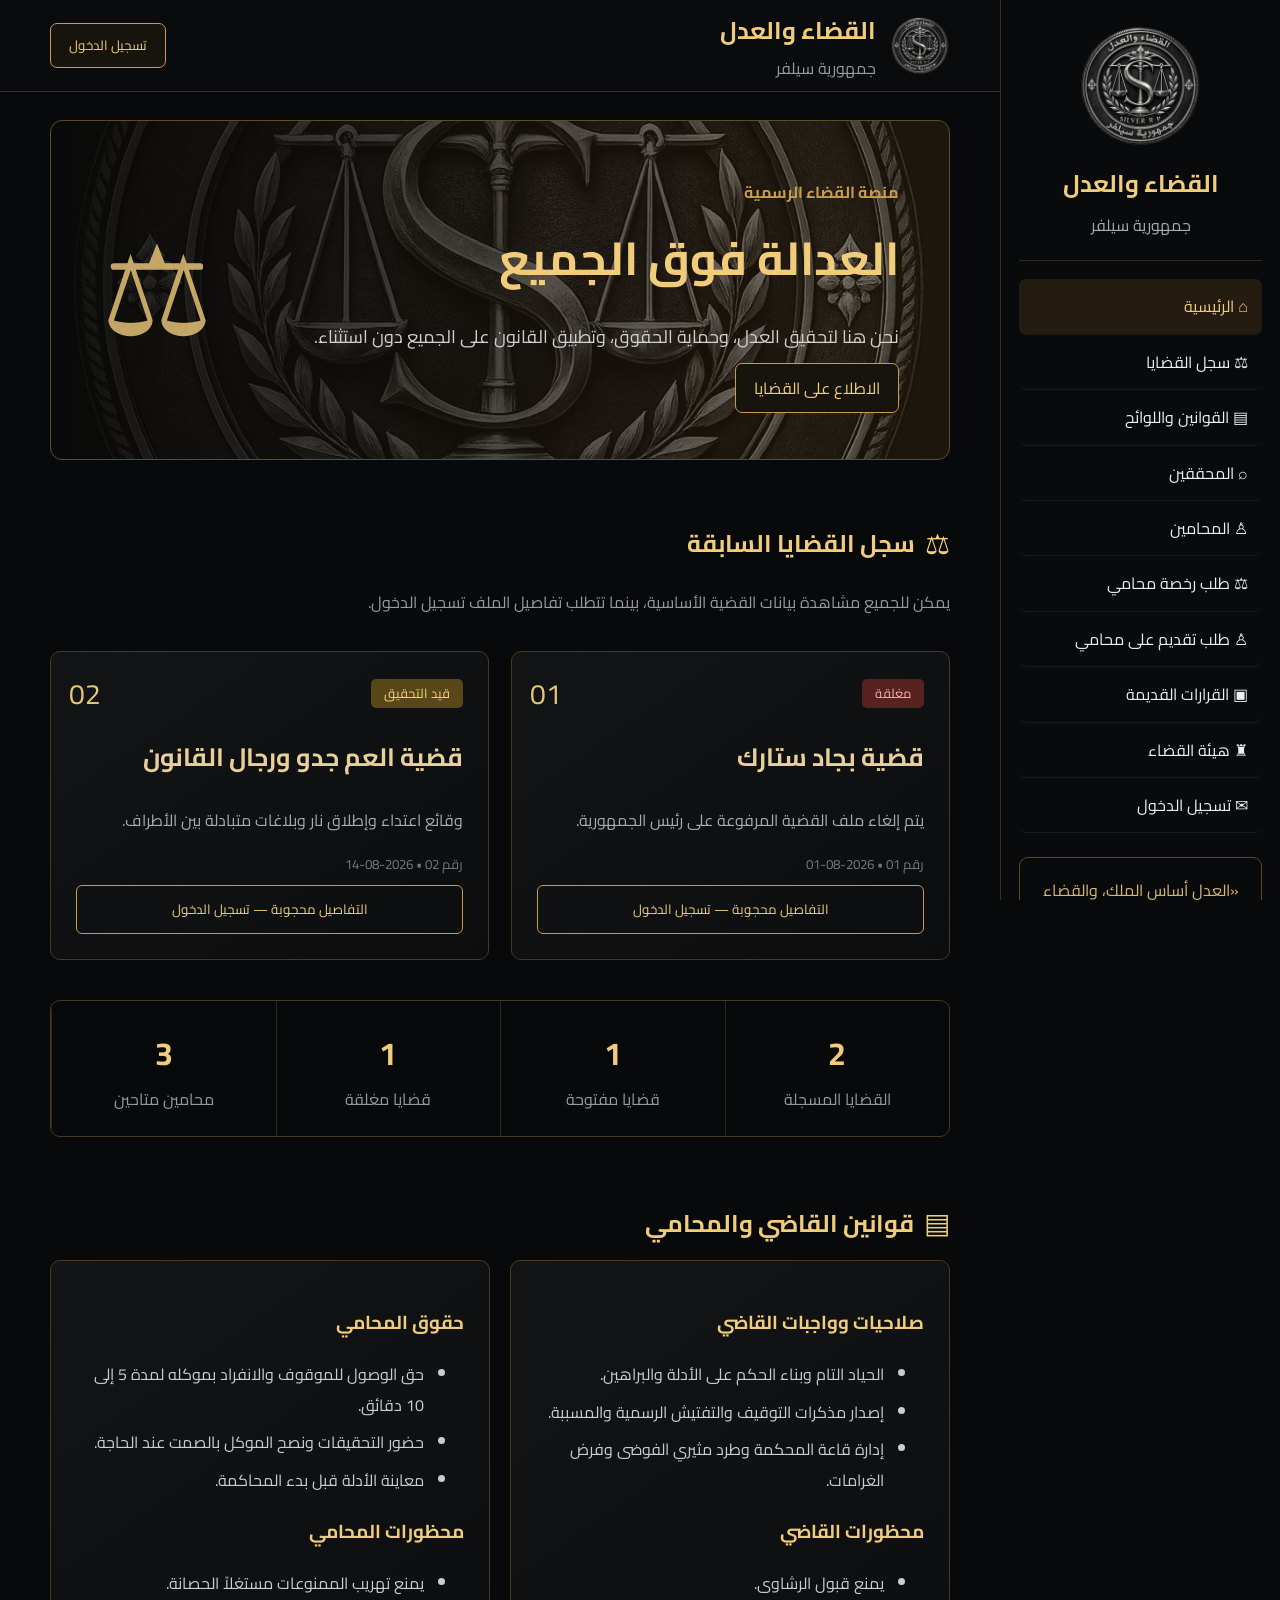
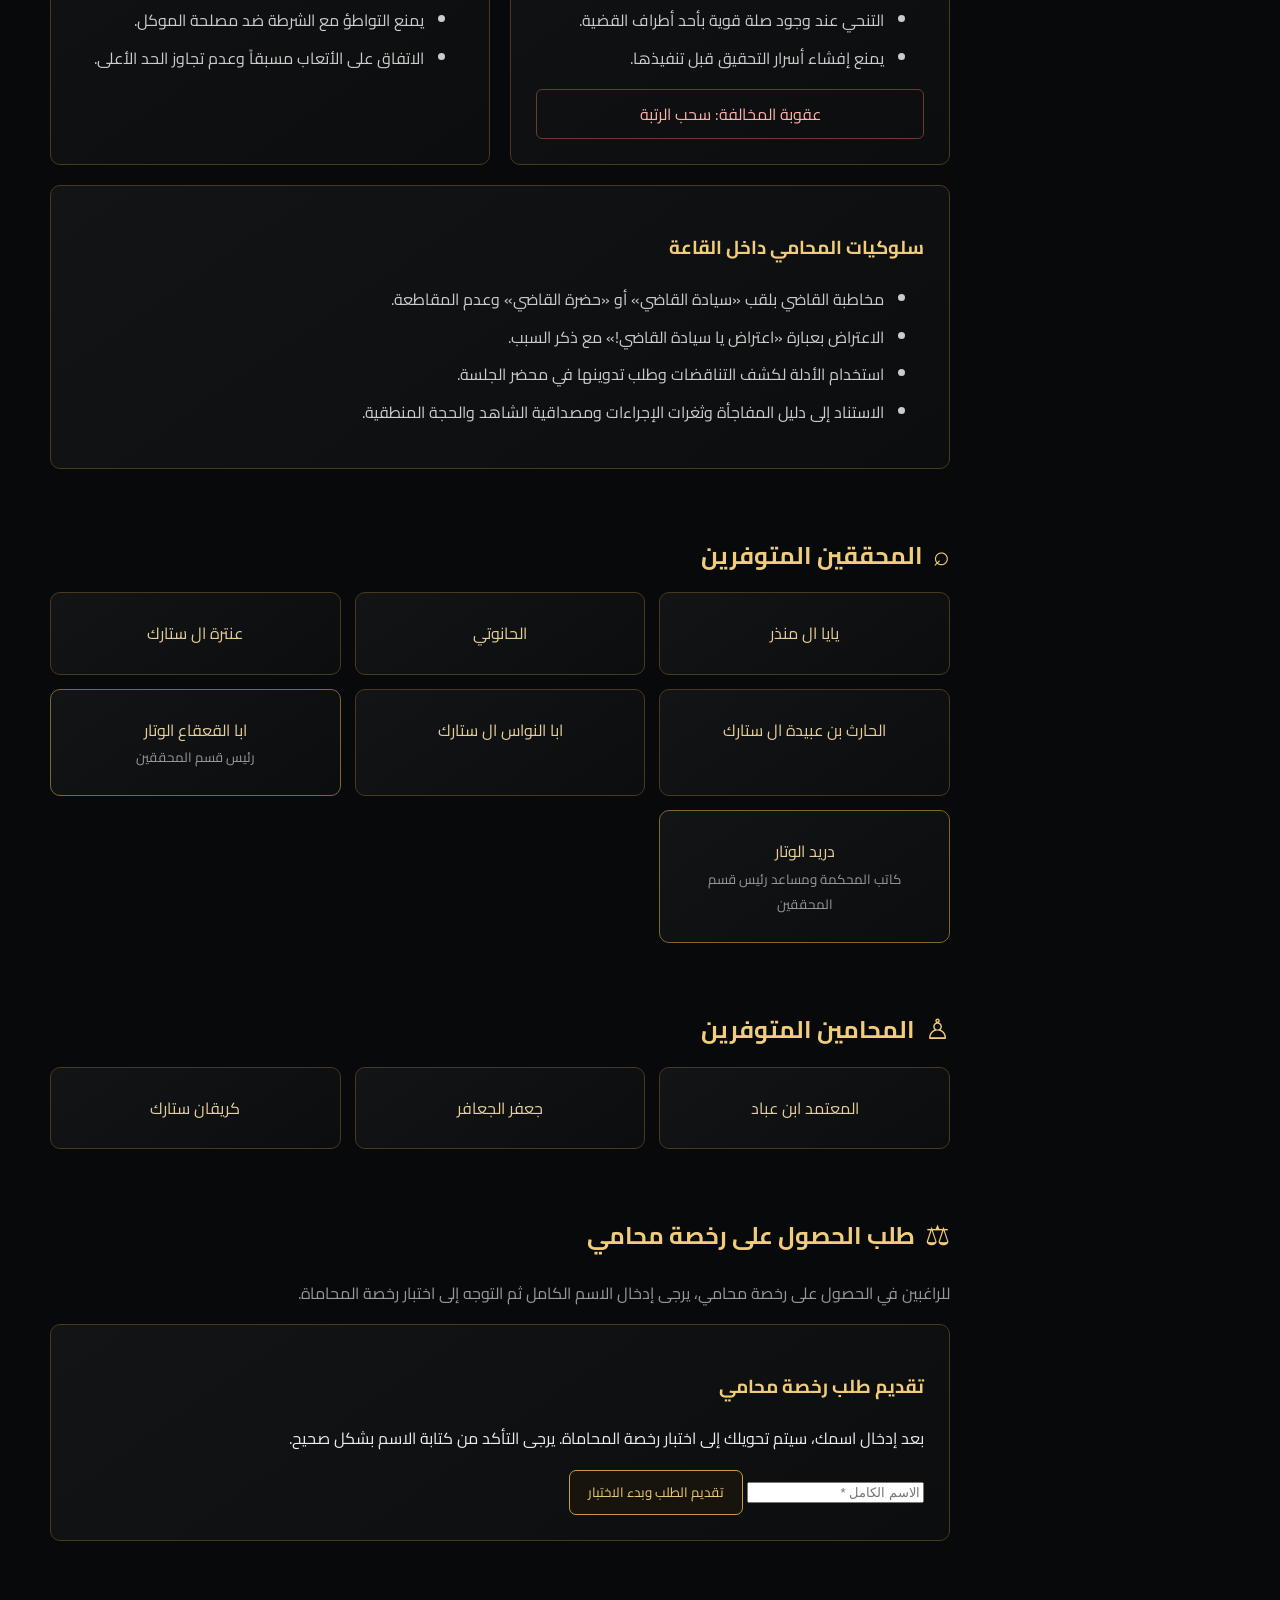
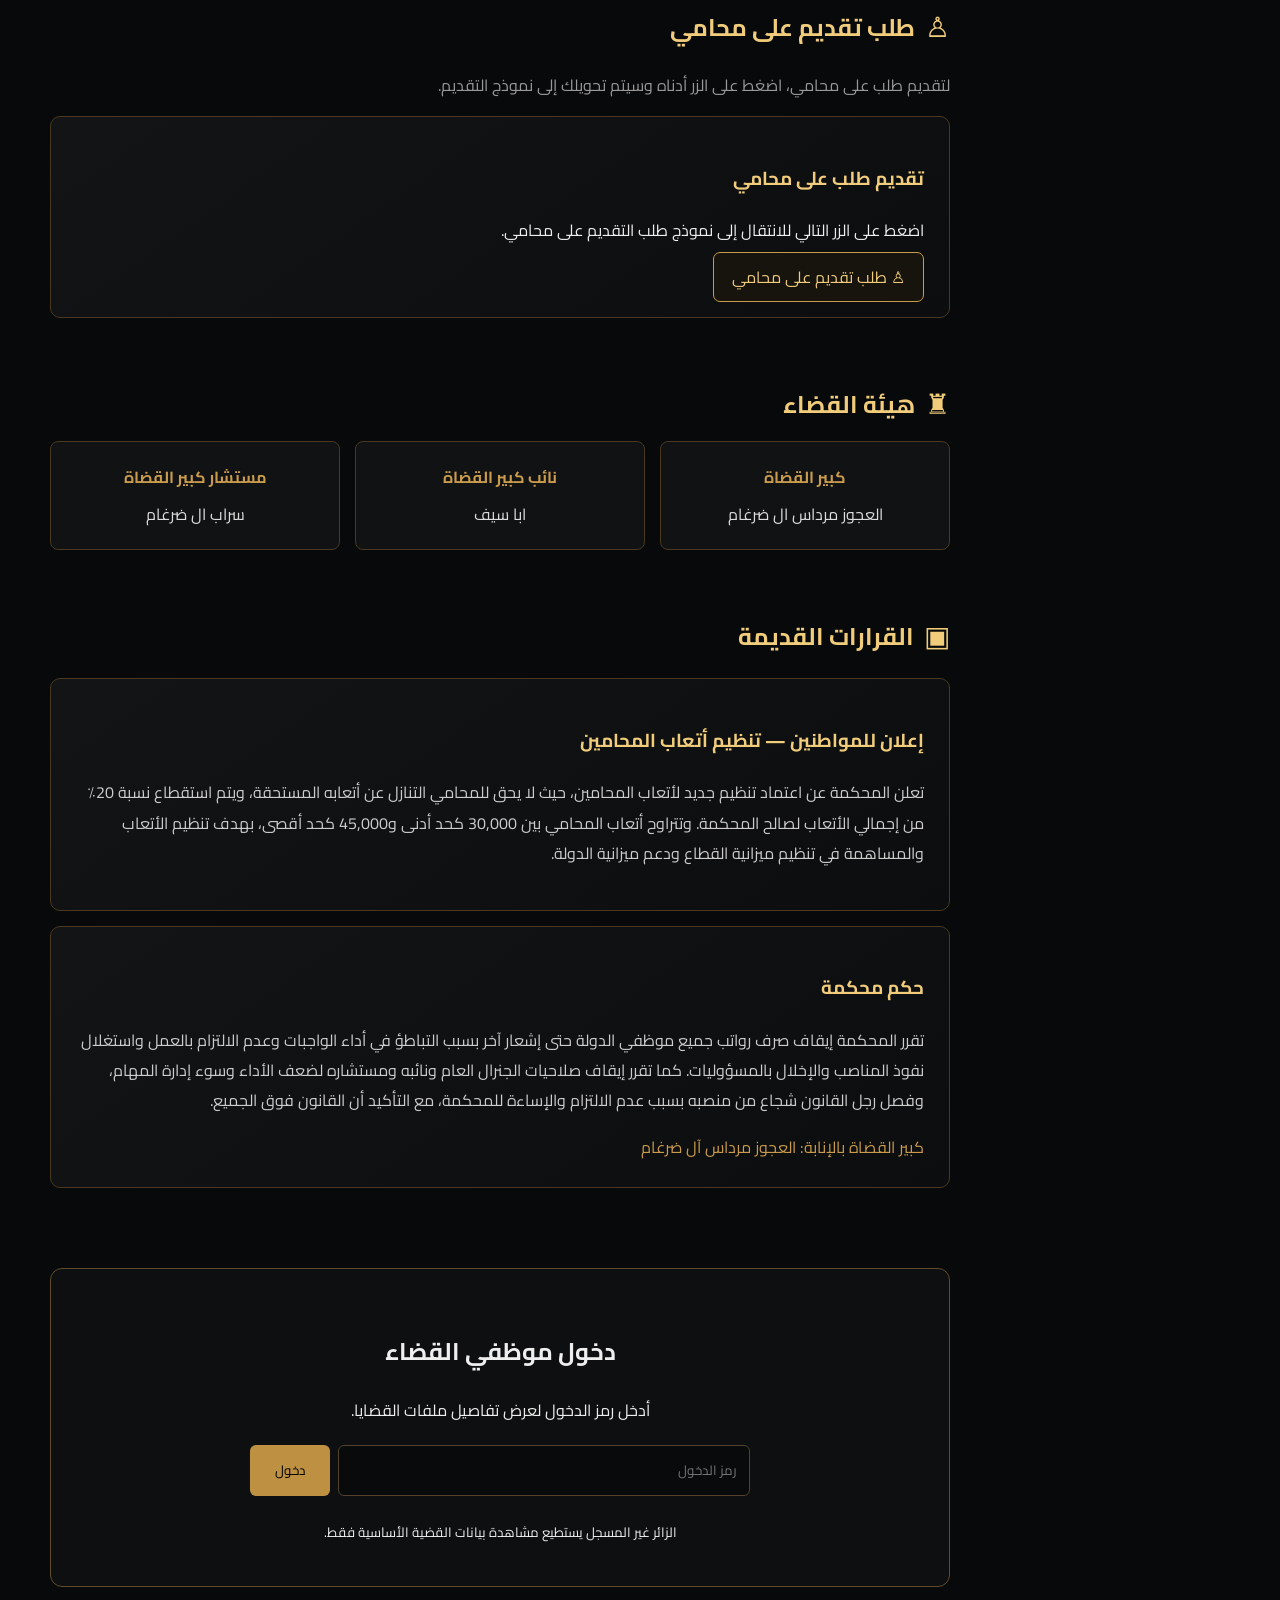
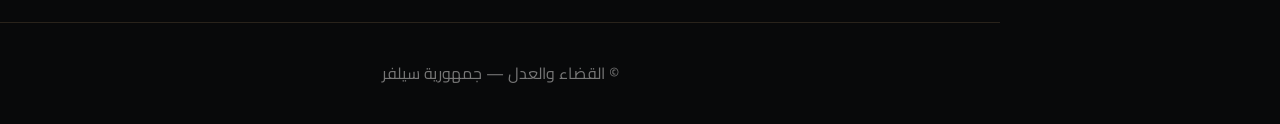
==== commit a7bb4243: "1" ====
--- a/index.html
+++ b/index.html
@@ -22,6 +22,7 @@
       <a href="#investigators">⌕ المحققين</a>
       <a href="#lawyers">♙ المحامين</a>
       <a href="#lawyer-license">⚖ طلب رخصة محامي</a>
+      <a href="#lawyer-application">♙ طلب تقديم على محامي</a>
       <a href="#decisions">▣ القرارات القديمة</a>
       <a href="#judiciary">♜ هيئة القضاء</a>
       <a href="#login">✉ تسجيل الدخول</a>
@@ -217,7 +218,6 @@
 
     </section>
 
-
     <!-- ================================================= -->
     <!-- طلب الحصول على رخصة محامي -->
     <!-- ================================================= -->
@@ -267,6 +267,41 @@
 
     </section>
 
+    <!-- ================================================= -->
+    <!-- طلب تقديم على محامي -->
+    <!-- ================================================= -->
+
+    <section id="lawyer-application" class="section">
+
+      <div class="section-title">
+        <span>♙</span>
+        <h2>طلب تقديم على محامي</h2>
+      </div>
+
+      <p class="hint">
+        لتقديم طلب على محامي، اضغط على الزر أدناه وسيتم تحويلك إلى نموذج التقديم.
+      </p>
+
+      <div class="panel">
+
+        <h3>تقديم طلب على محامي</h3>
+
+        <p>
+          اضغط على الزر التالي للانتقال إلى نموذج طلب التقديم على محامي.
+        </p>
+
+        <a
+          class="gold-btn"
+          href="https://docs.google.com/forms/d/1FZp4zTAM-loOd8jtHUETc52dXvSUCC-CB_PebL6p6BU/edit"
+          target="_blank"
+          rel="noopener noreferrer"
+        >
+          ♙ طلب تقديم على محامي
+        </a>
+
+      </div>
+
+    </section>
 
     <section id="judiciary" class="section">
 
@@ -295,7 +330,6 @@
       </div>
 
     </section>
-
 
     <section id="decisions" class="section">
 
@@ -337,7 +371,6 @@
 
     </section>
 
-
     <section id="login" class="login-section">
 
       <h2>دخول موظفي القضاء</h2>
@@ -366,13 +399,11 @@
 
     </section>
 
-
     <footer class="site-footer">
       © القضاء والعدل — جمهورية سيلفر
     </footer>
 
   </main>
-
 
   <!-- نافذة إنشاء قضية -->
 
@@ -445,7 +476,6 @@
 
   </div>
 
-
   <!-- نافذة تسجيل الدخول -->
 
   <div id="loginModal" class="modal">
@@ -497,7 +527,6 @@
 
   </div>
 
-
   <script src="script.js"></script>
 
 </body>
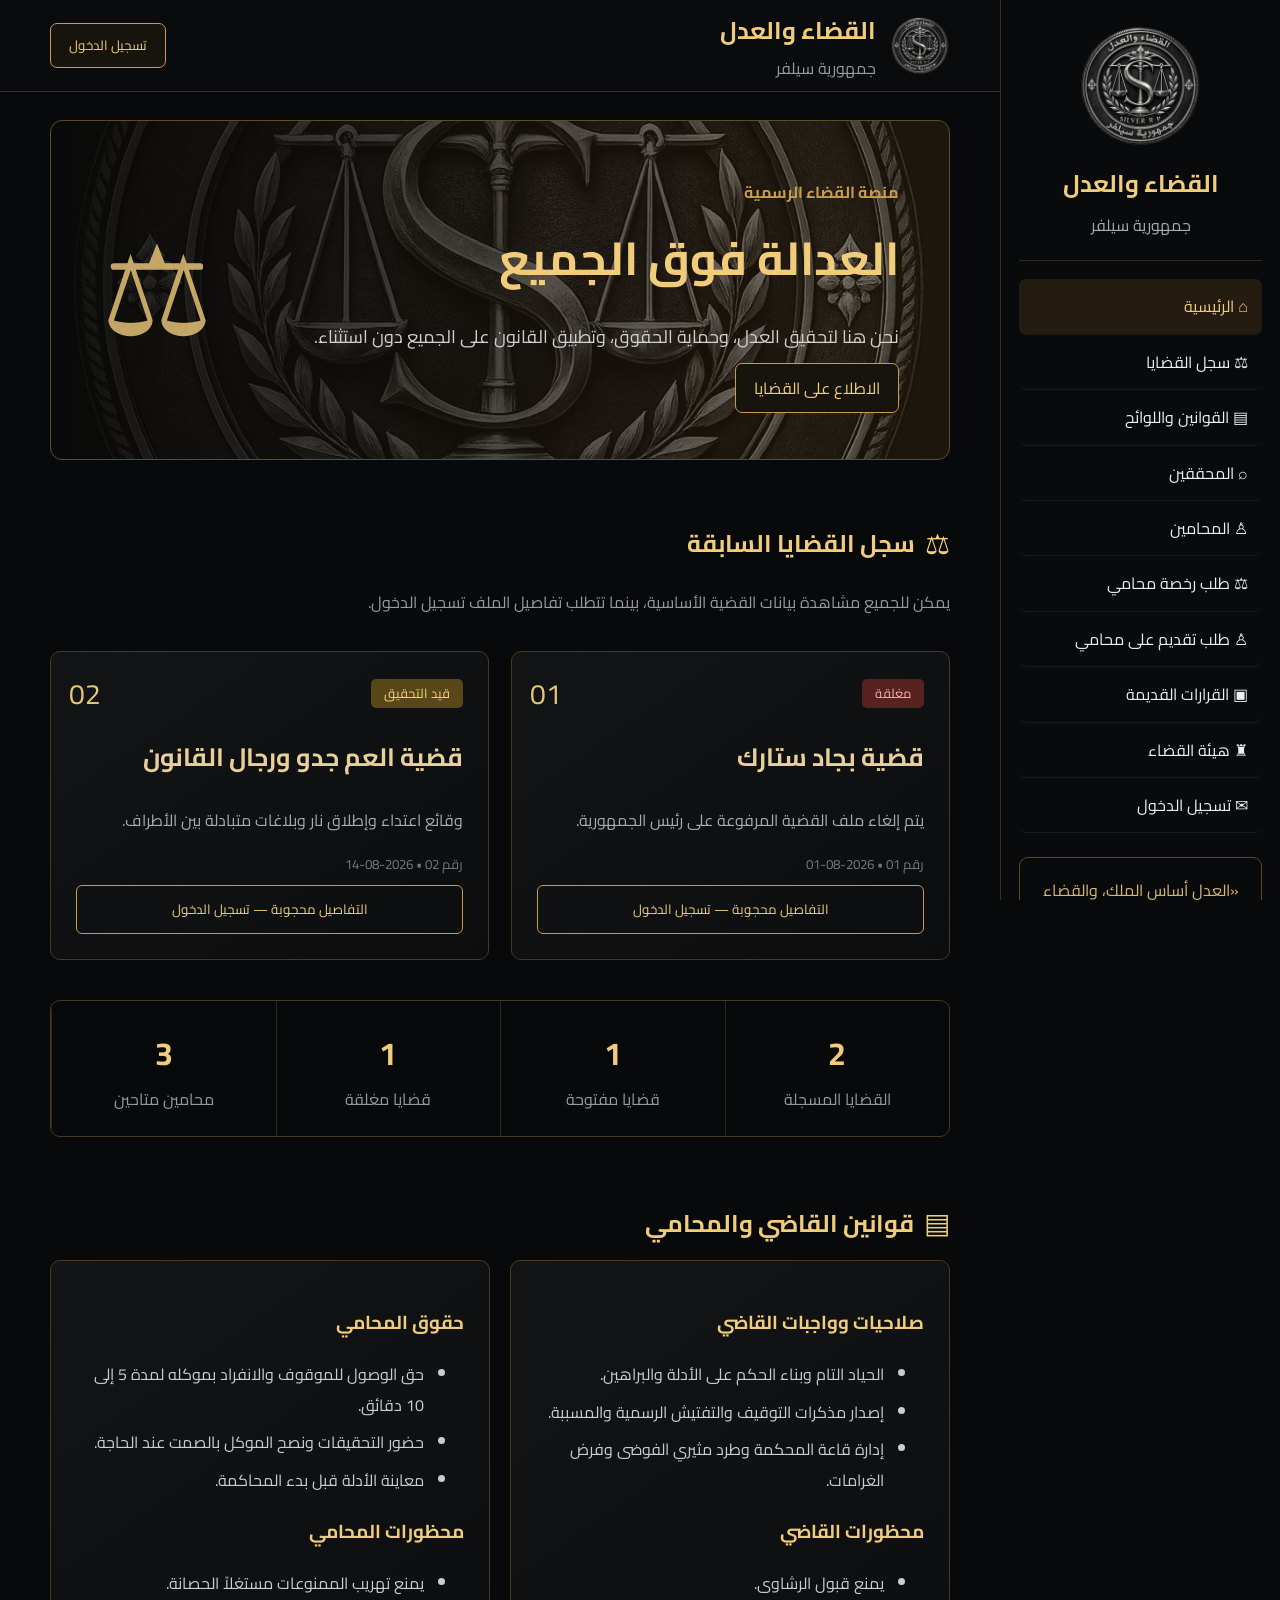
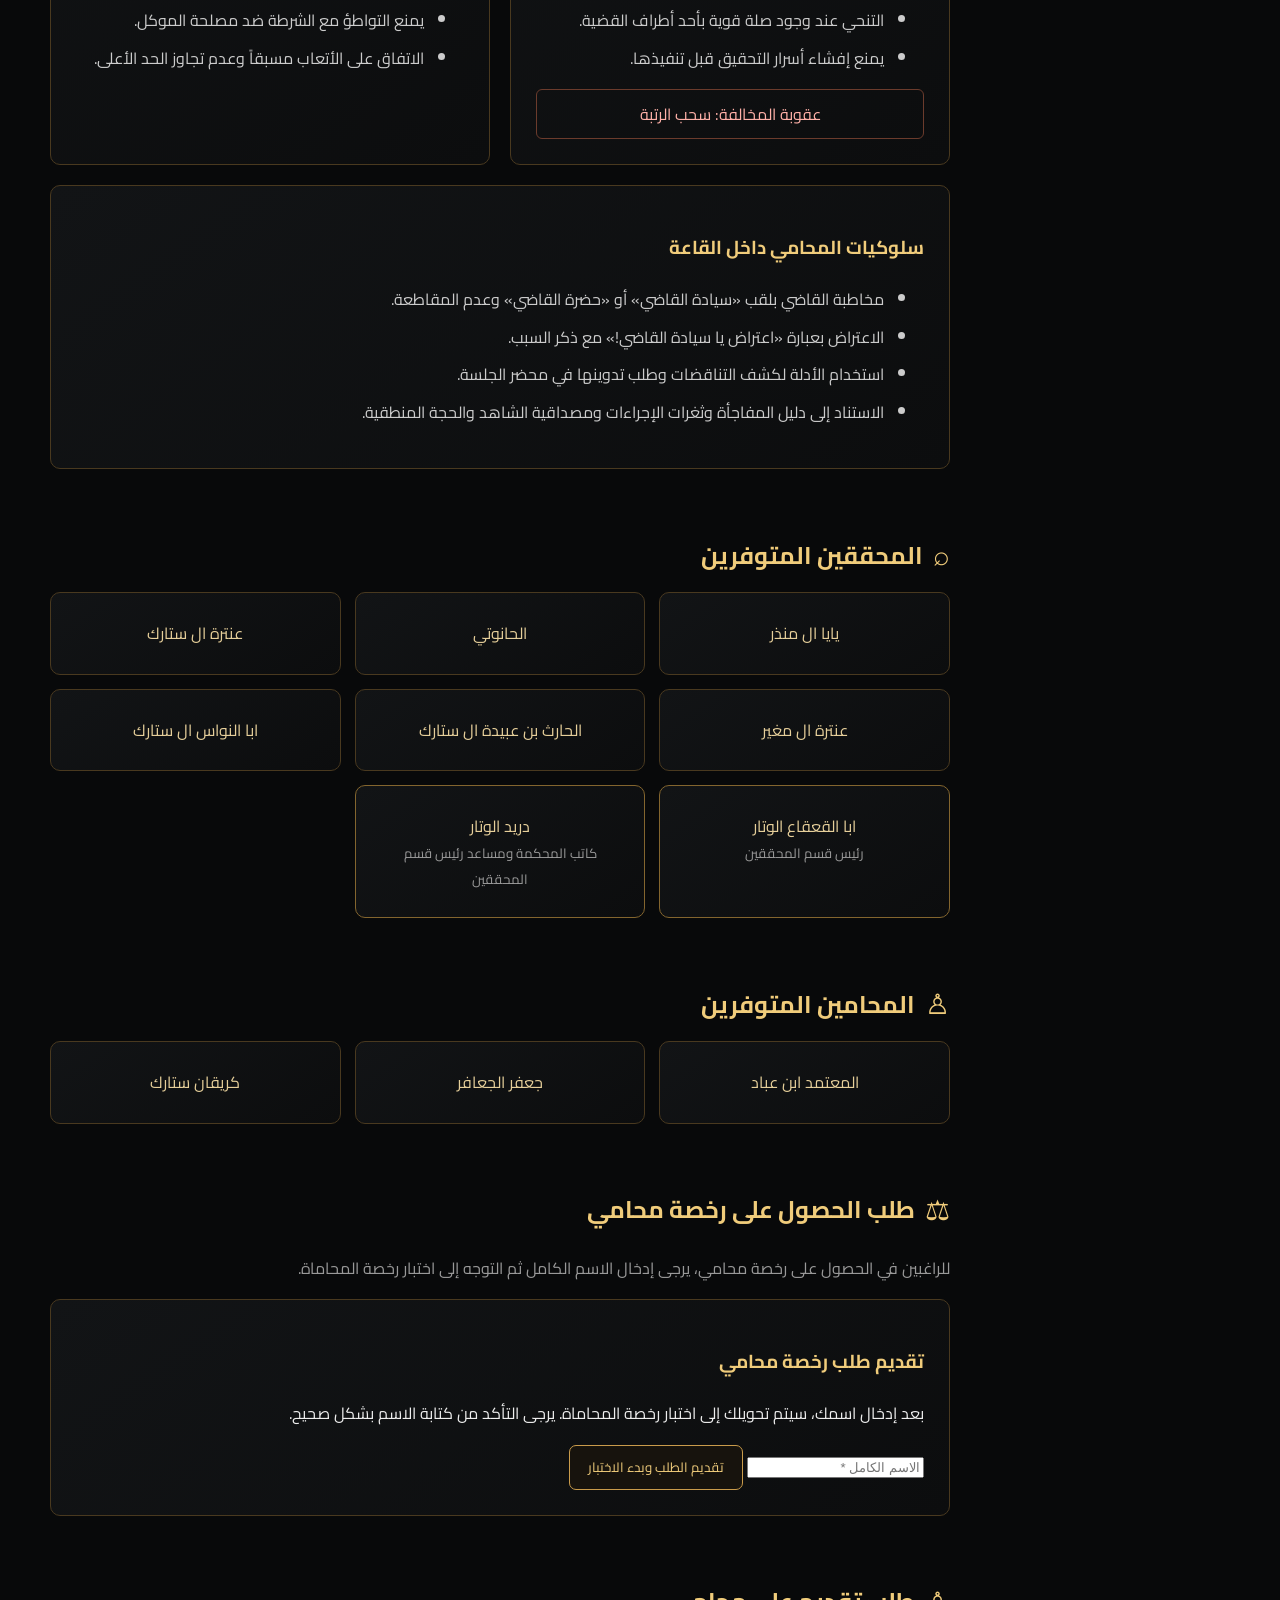
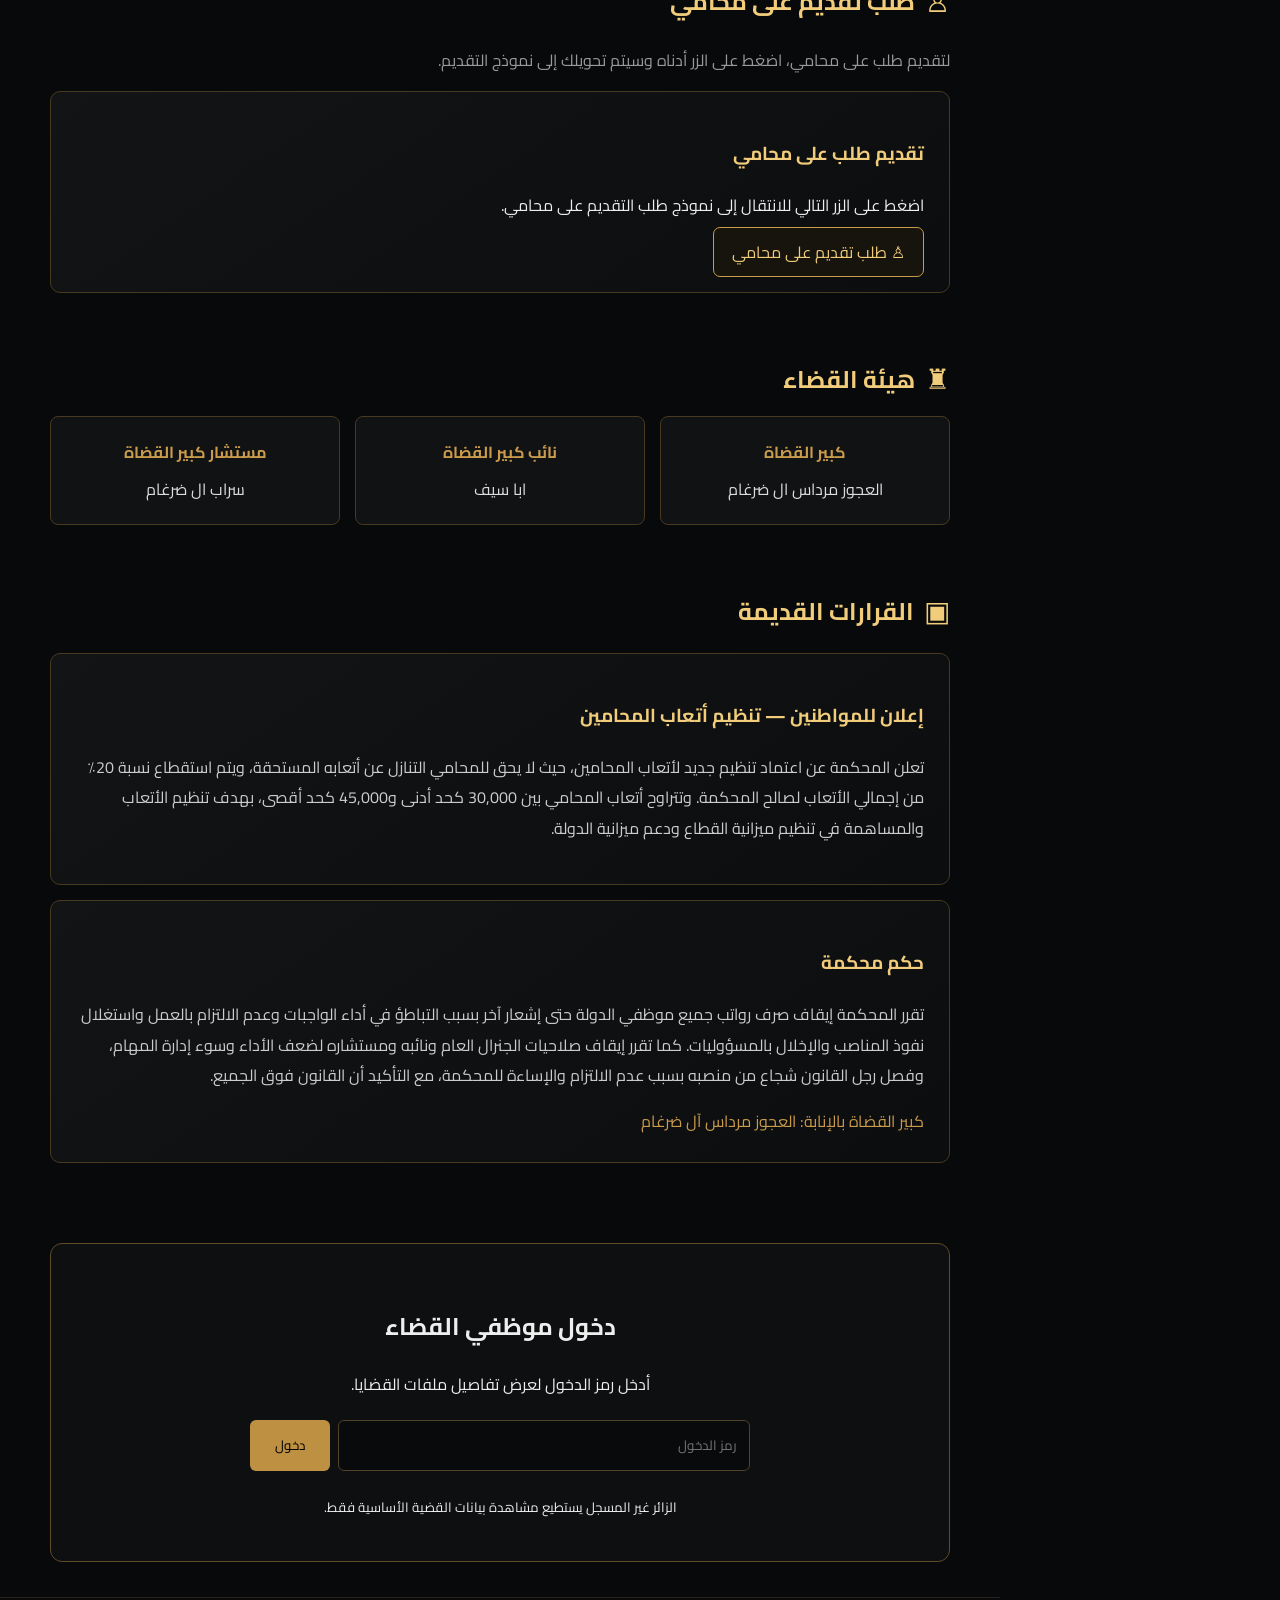
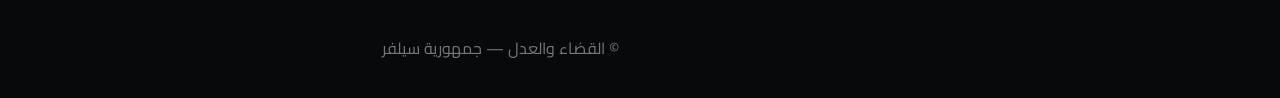
==== commit 15b65f2e: "1" ====
--- a/index.html
+++ b/index.html
@@ -183,6 +183,7 @@
         <div class="person">الحانوتي</div>
 
         <div class="person">عنترة ال ستارك</div>
+        <div class="person">عنترة ال مغير</div>
         <div class="person">الحارث بن عبيدة ال ستارك</div>
 
         <div class="person">ابا النواس ال ستارك</div>
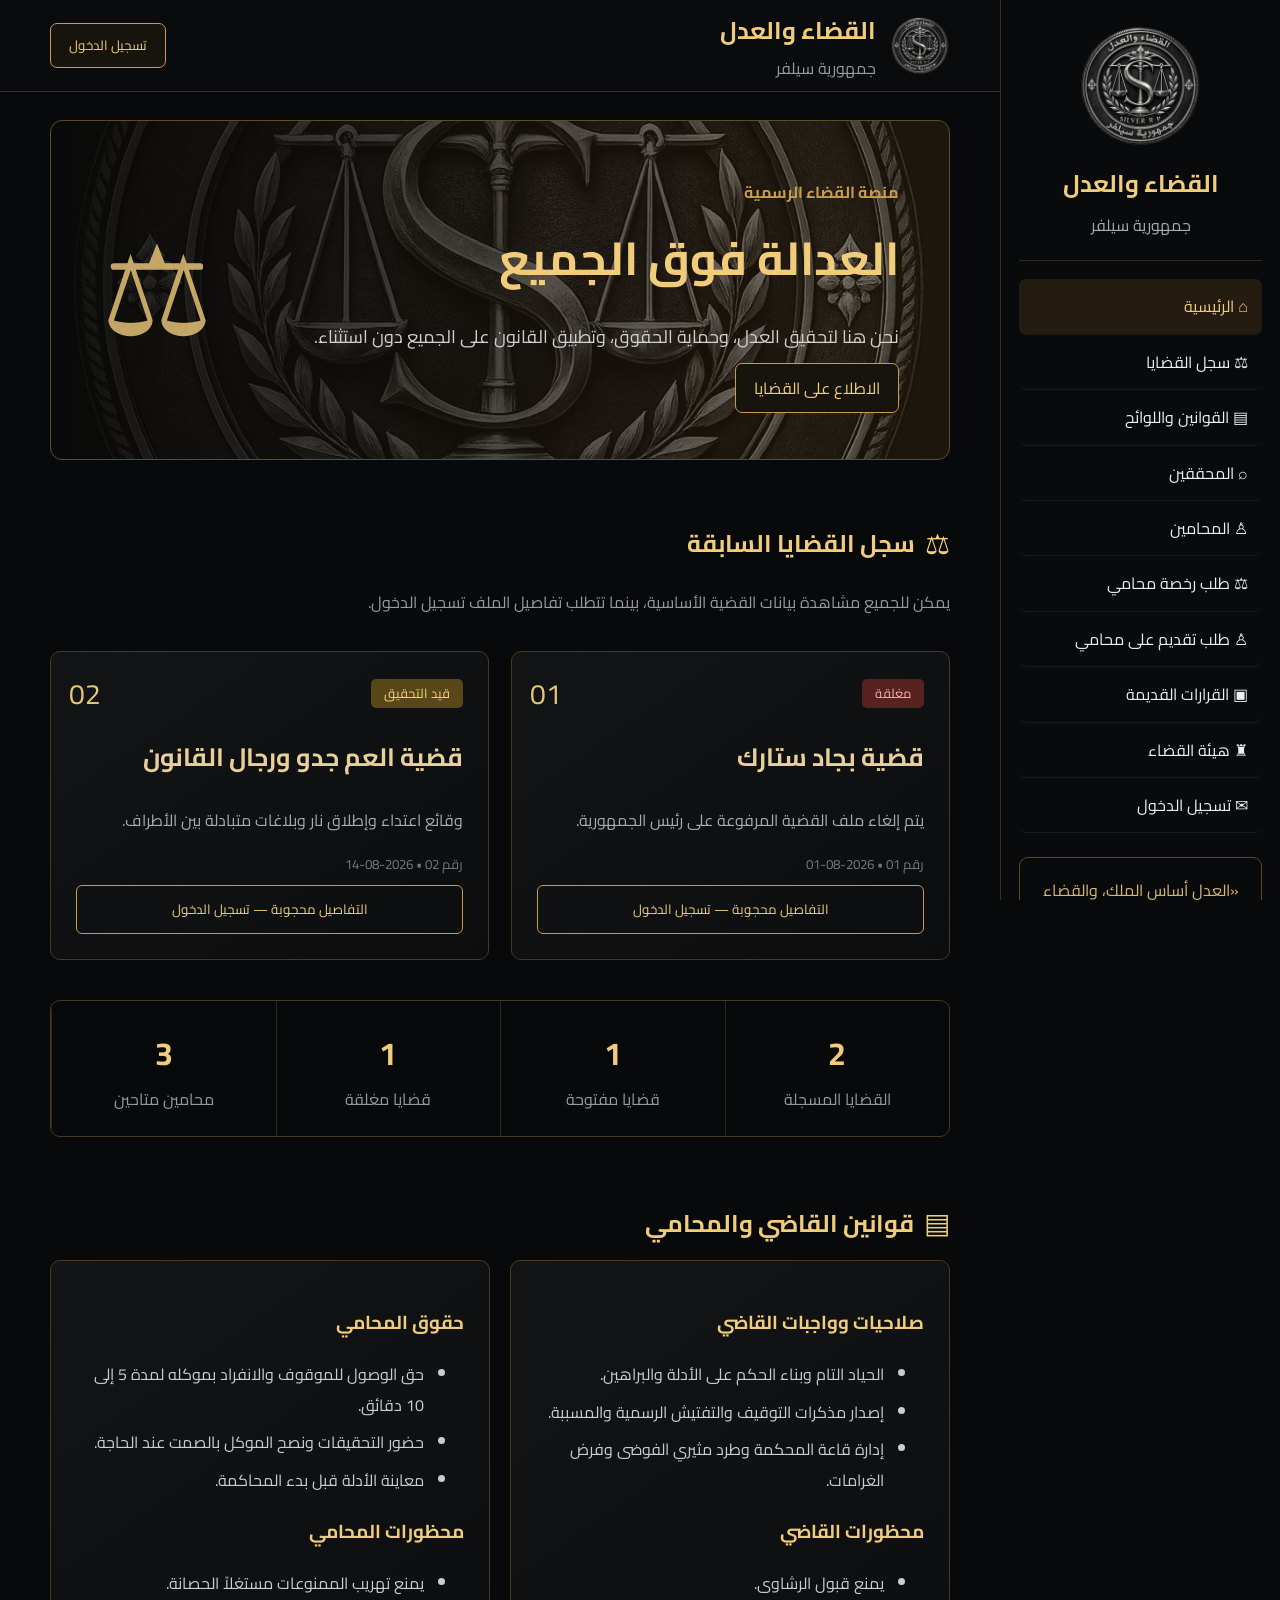
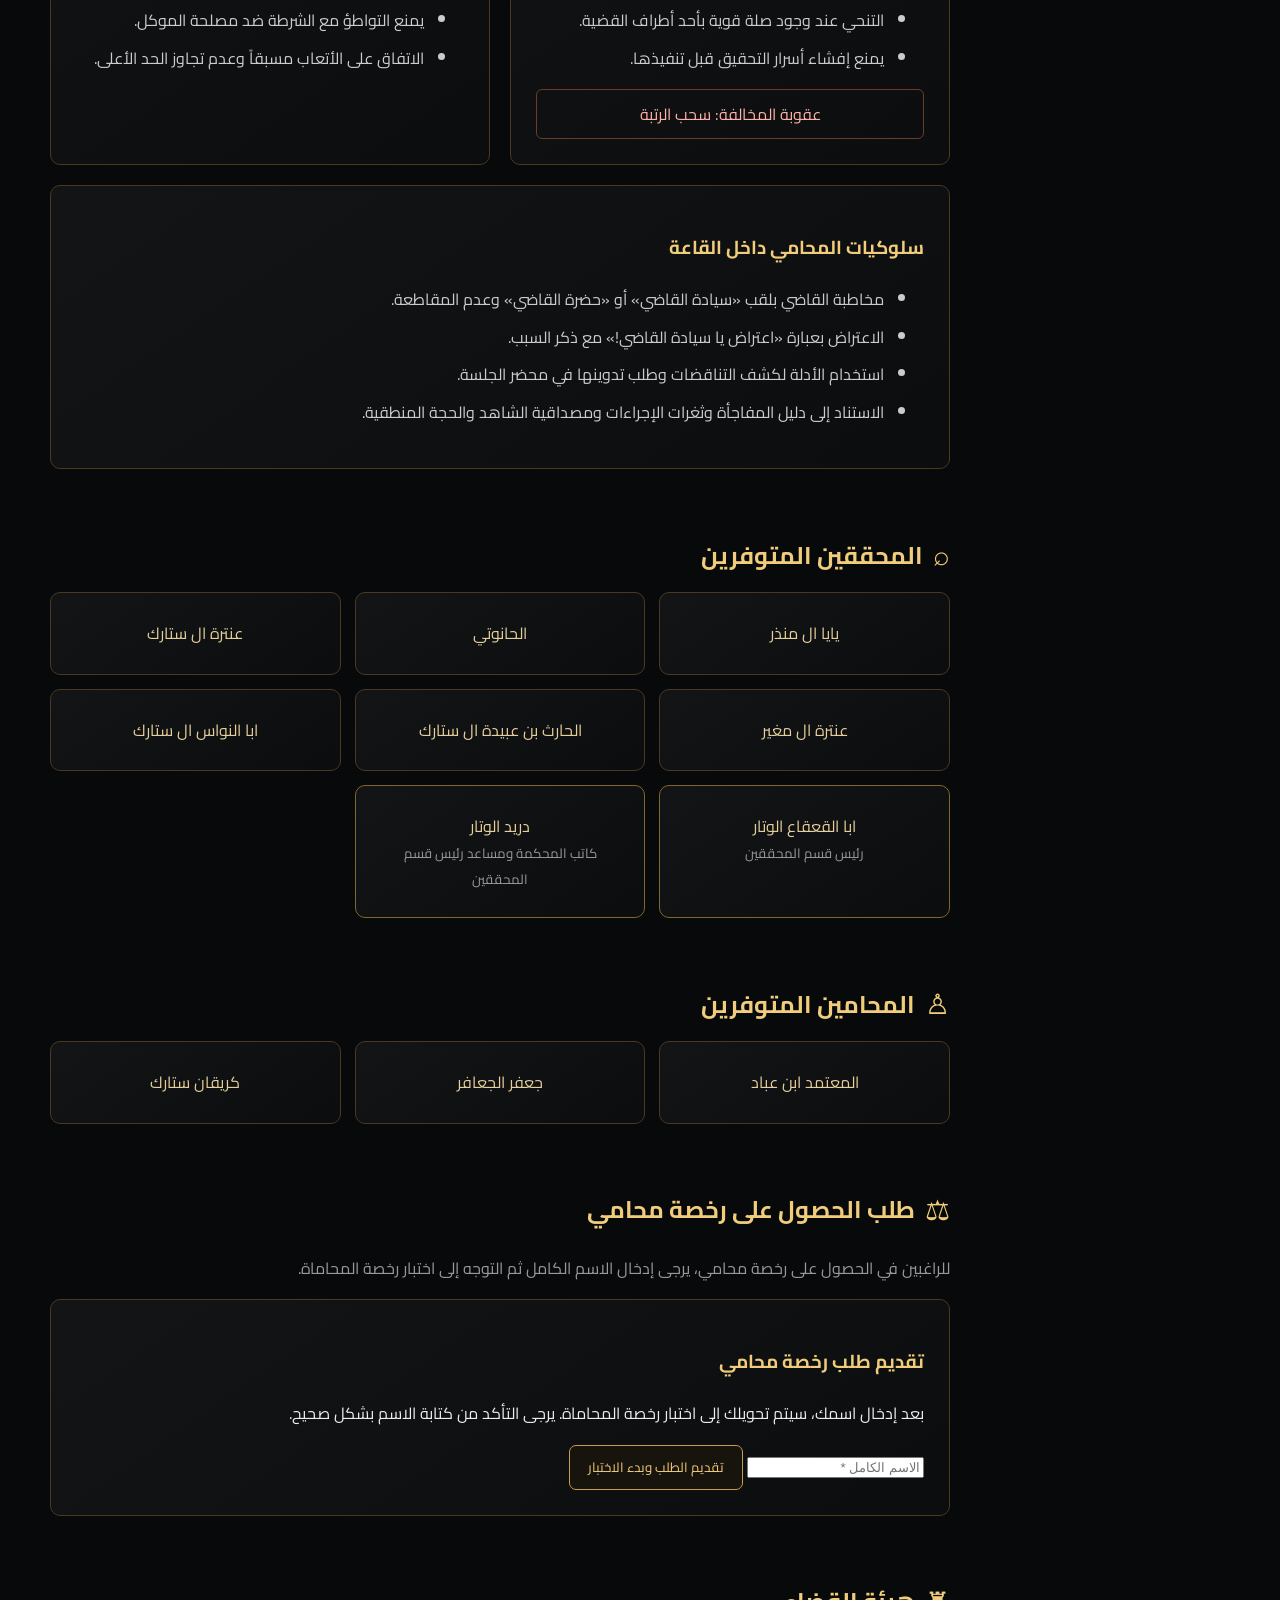
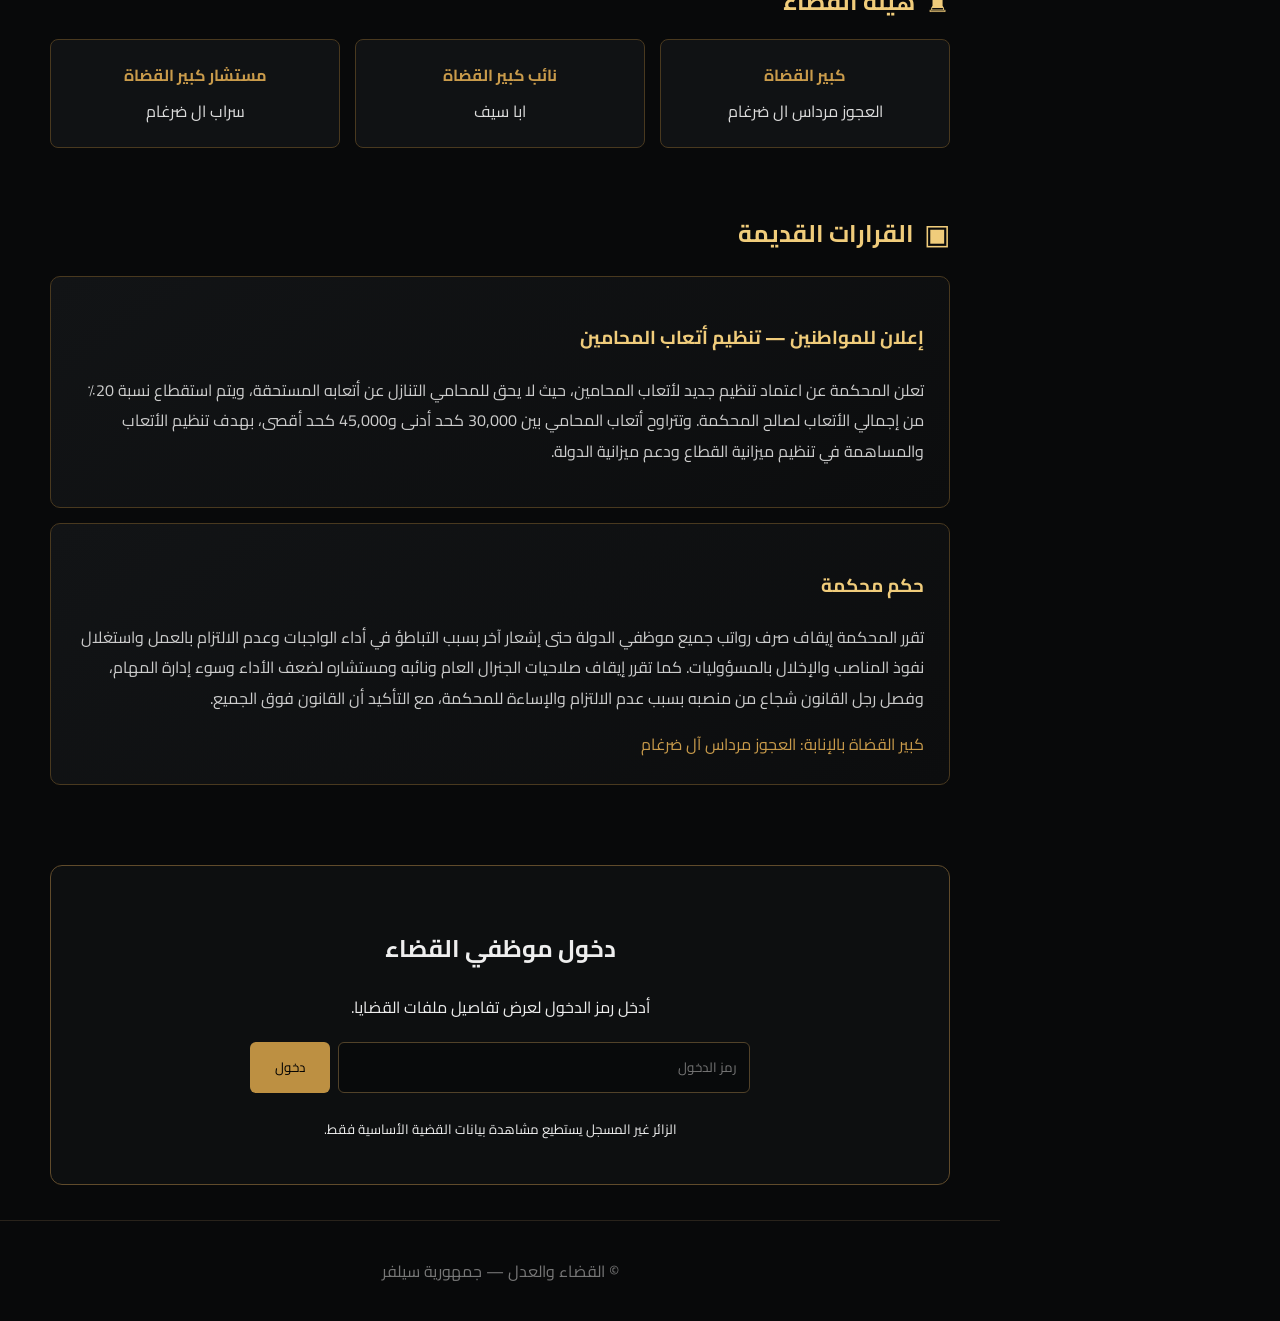
==== commit a784803b: "2 Removed the lawyer application section from the HTML." ====
--- a/index.html
+++ b/index.html
@@ -268,36 +268,6 @@
 
     </section>
 
-    <!-- ================================================= -->
-    <!-- طلب تقديم على محامي -->
-    <!-- ================================================= -->
-
-    <section id="lawyer-application" class="section">
-
-      <div class="section-title">
-        <span>♙</span>
-        <h2>طلب تقديم على محامي</h2>
-      </div>
-
-      <p class="hint">
-        لتقديم طلب على محامي، اضغط على الزر أدناه وسيتم تحويلك إلى نموذج التقديم.
-      </p>
-
-      <div class="panel">
-
-        <h3>تقديم طلب على محامي</h3>
-
-        <p>
-          اضغط على الزر التالي للانتقال إلى نموذج طلب التقديم على محامي.
-        </p>
-
-        <a
-          class="gold-btn"
-          href="https://docs.google.com/forms/d/1FZp4zTAM-loOd8jtHUETc52dXvSUCC-CB_PebL6p6BU/edit"
-          target="_blank"
-          rel="noopener noreferrer"
-        >
-          ♙ طلب تقديم على محامي
         </a>
 
       </div>
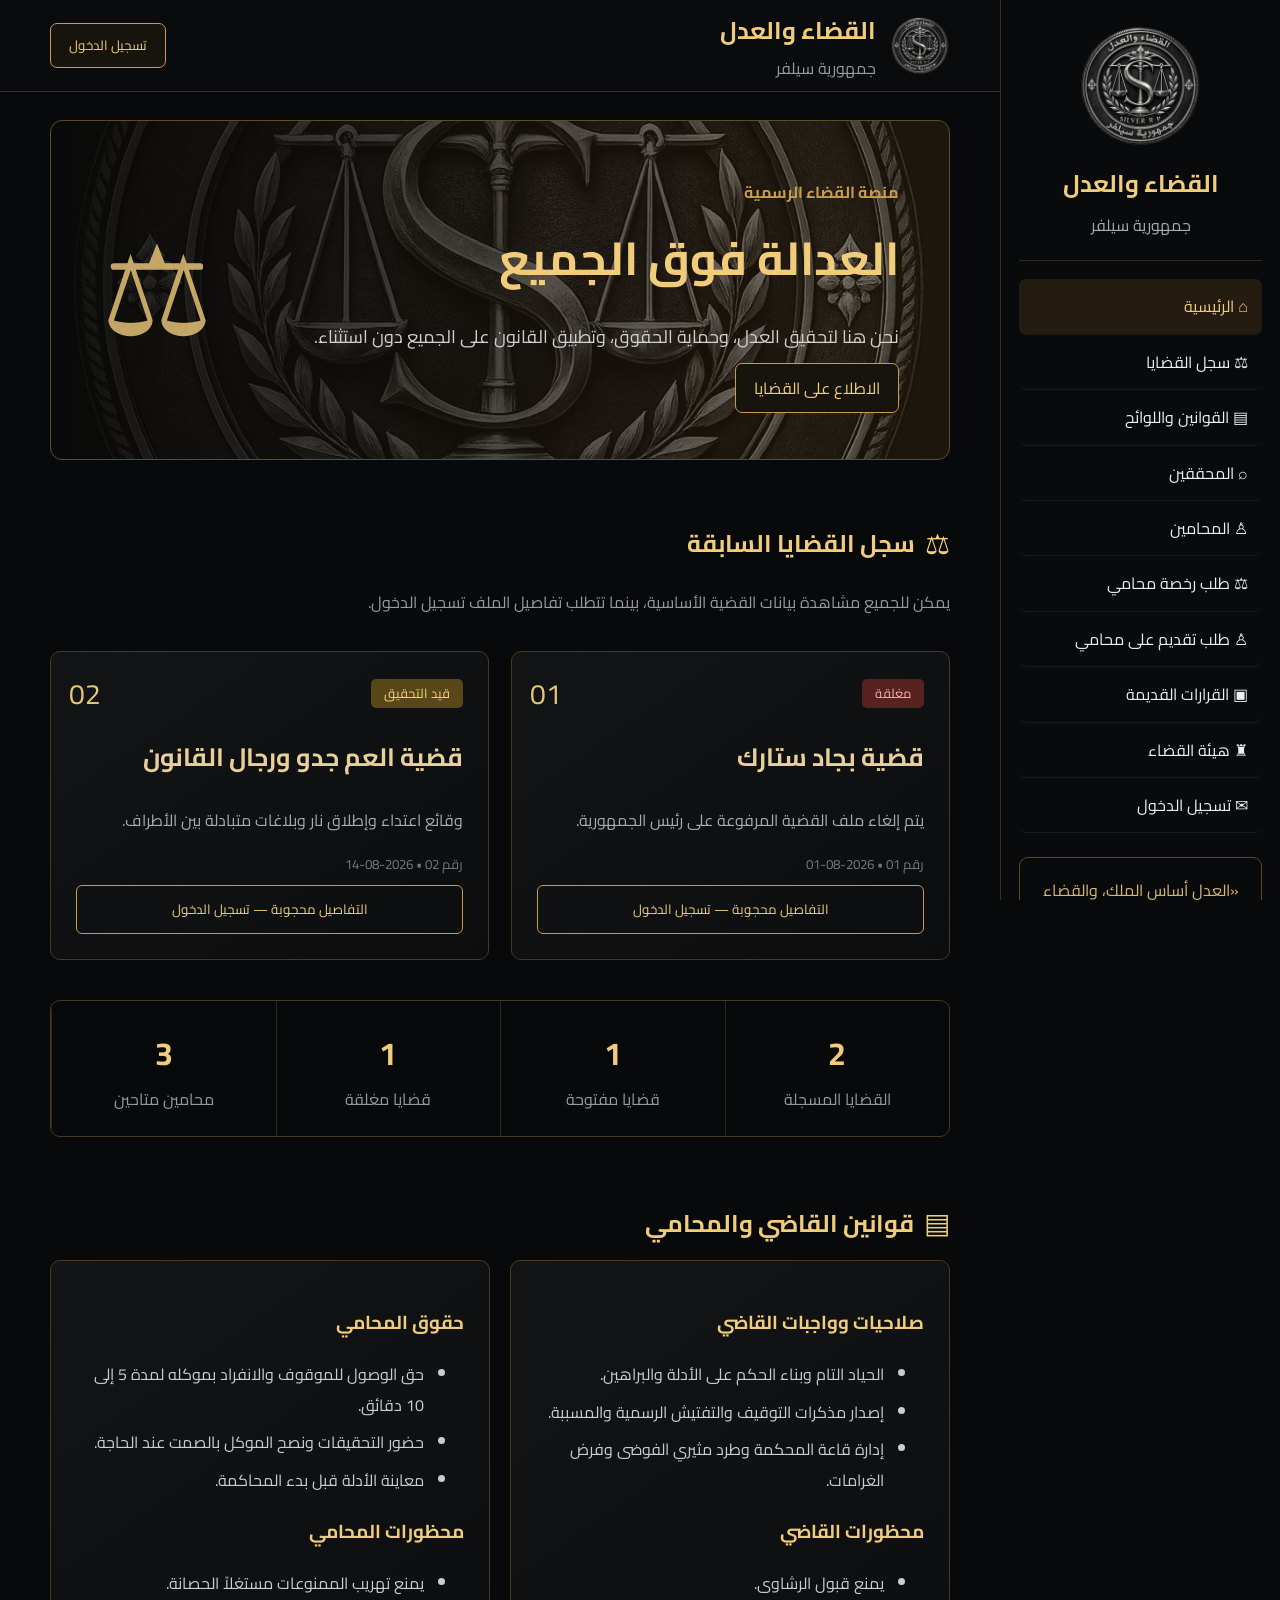
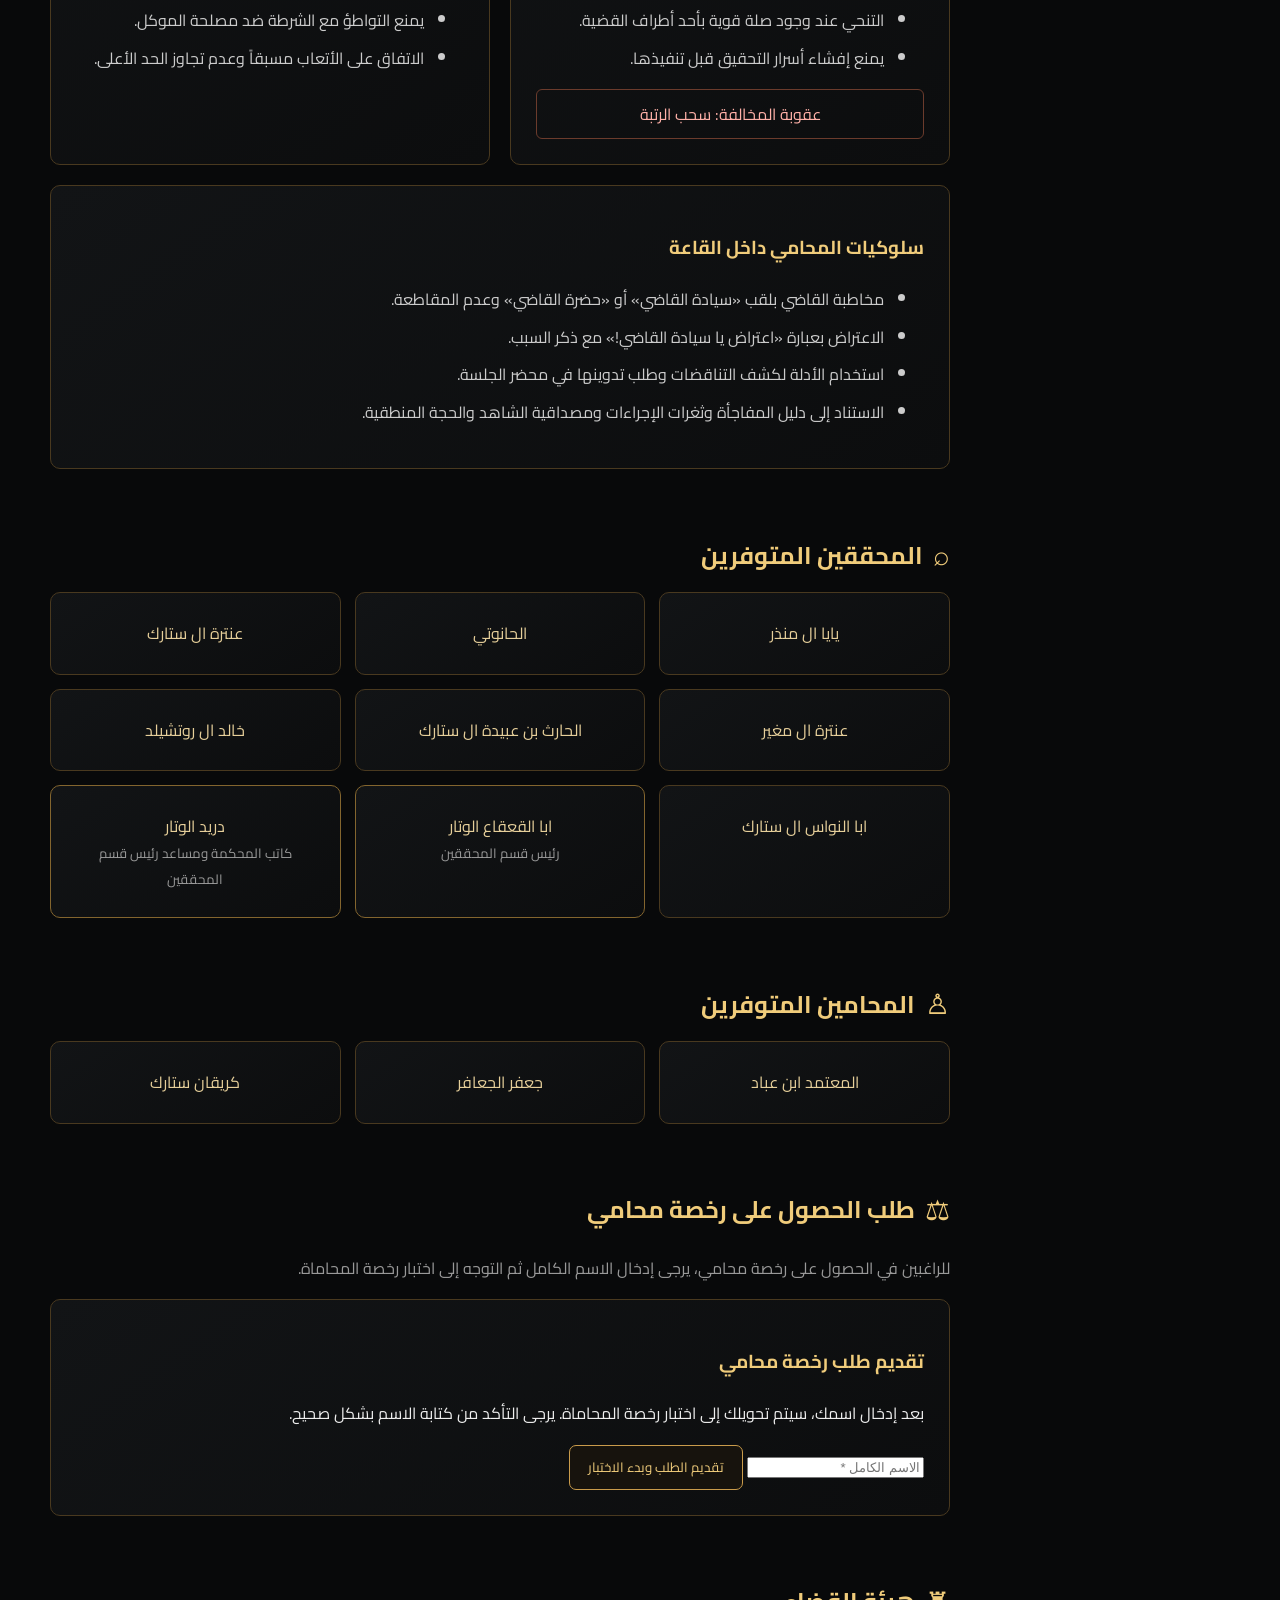
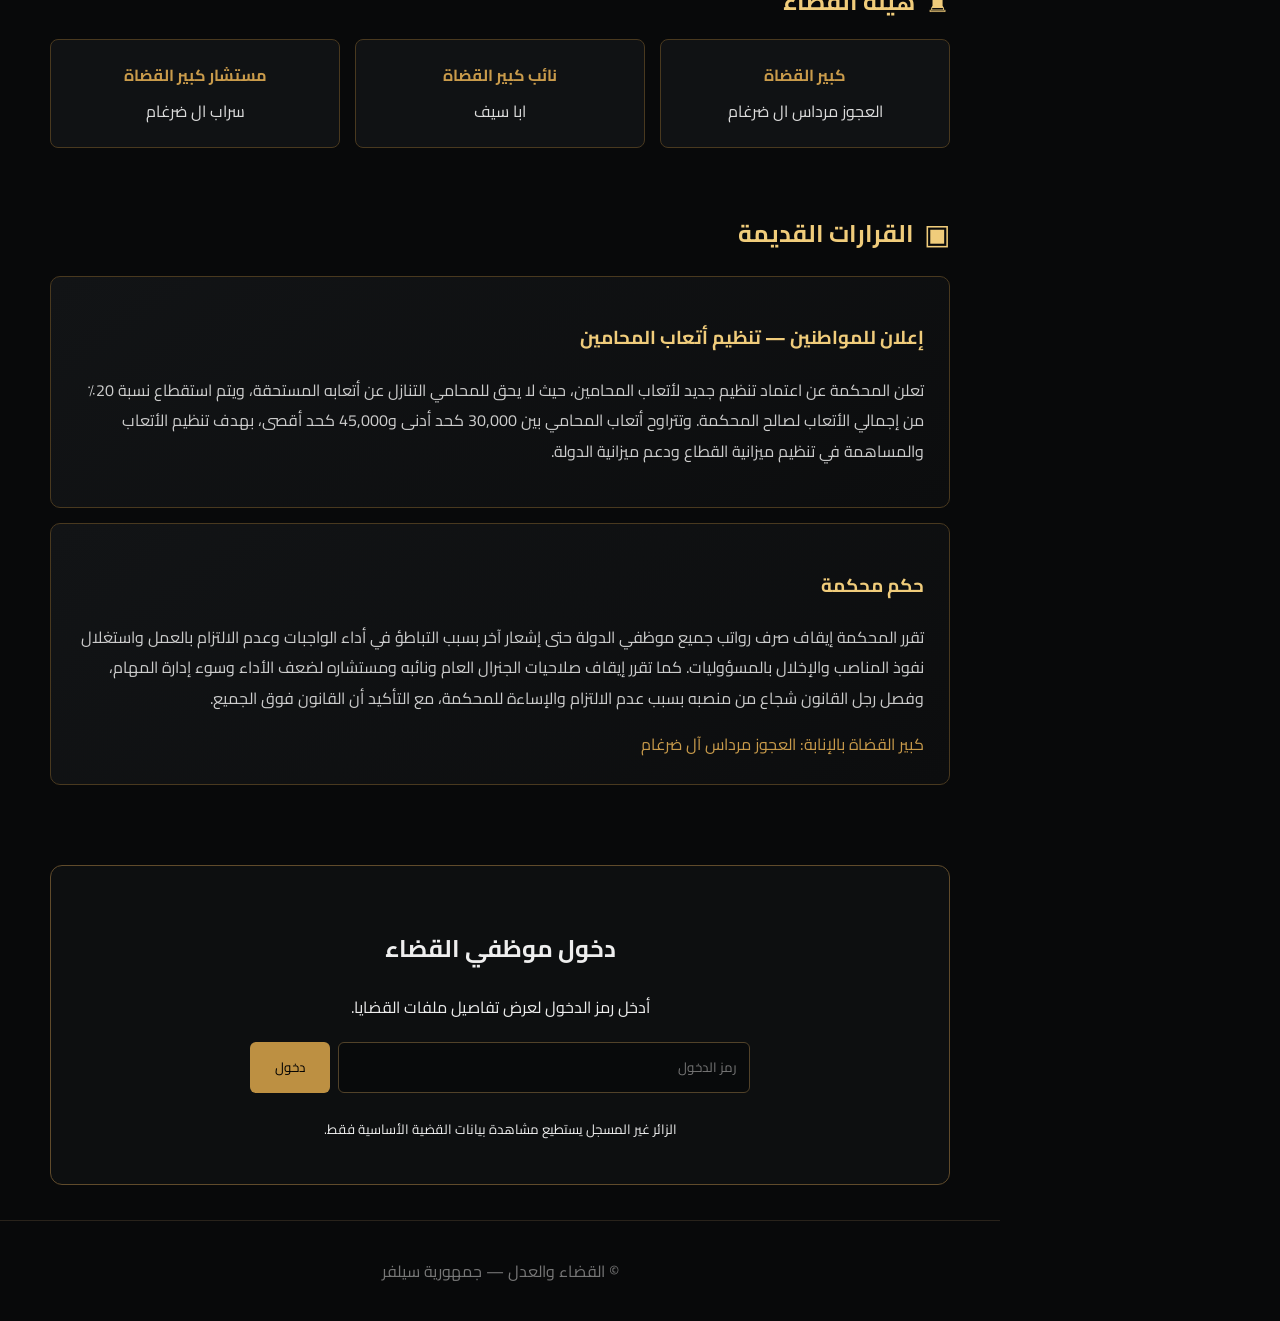
==== commit 2abc1473: "3" ====
--- a/index.html
+++ b/index.html
@@ -185,7 +185,7 @@
         <div class="person">عنترة ال ستارك</div>
         <div class="person">عنترة ال مغير</div>
         <div class="person">الحارث بن عبيدة ال ستارك</div>
-
+        <div class="person">خالد ال روتشيلد</div>
         <div class="person">ابا النواس ال ستارك</div>
 
         <div class="person chief">
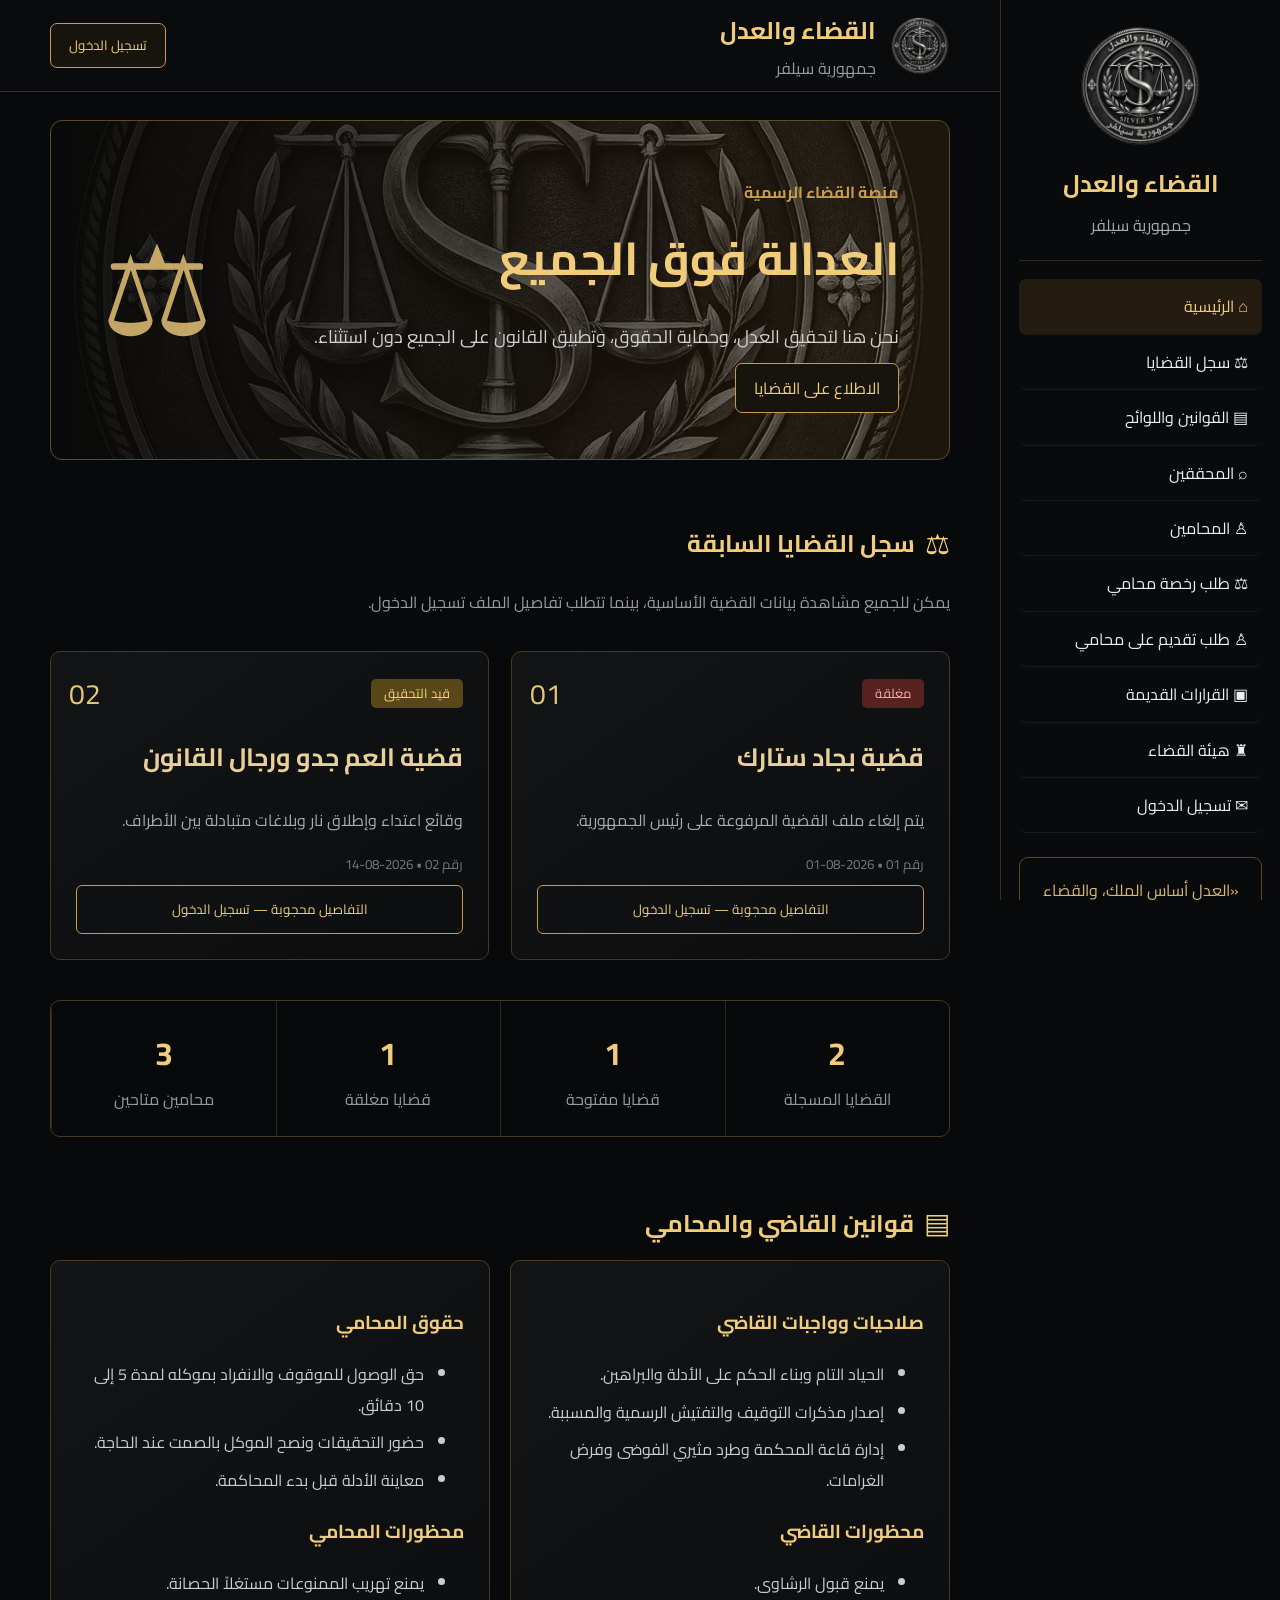
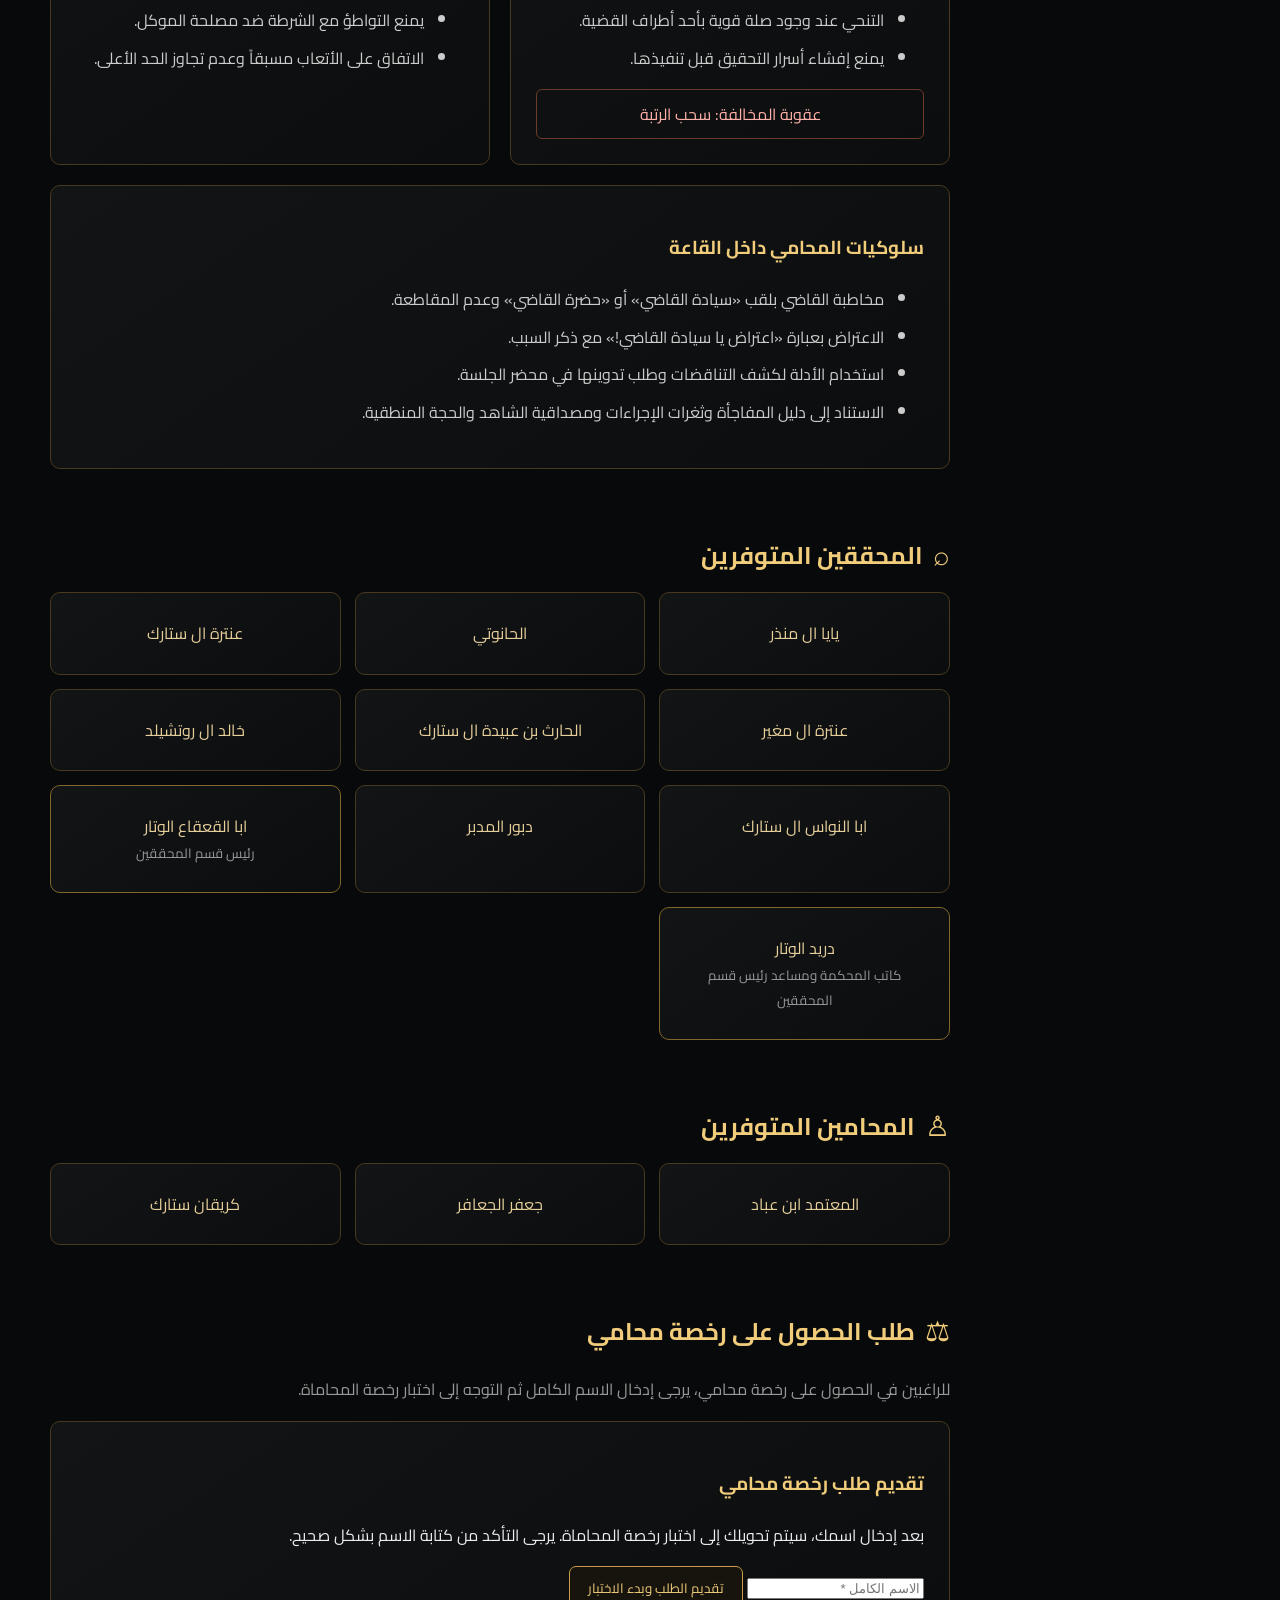
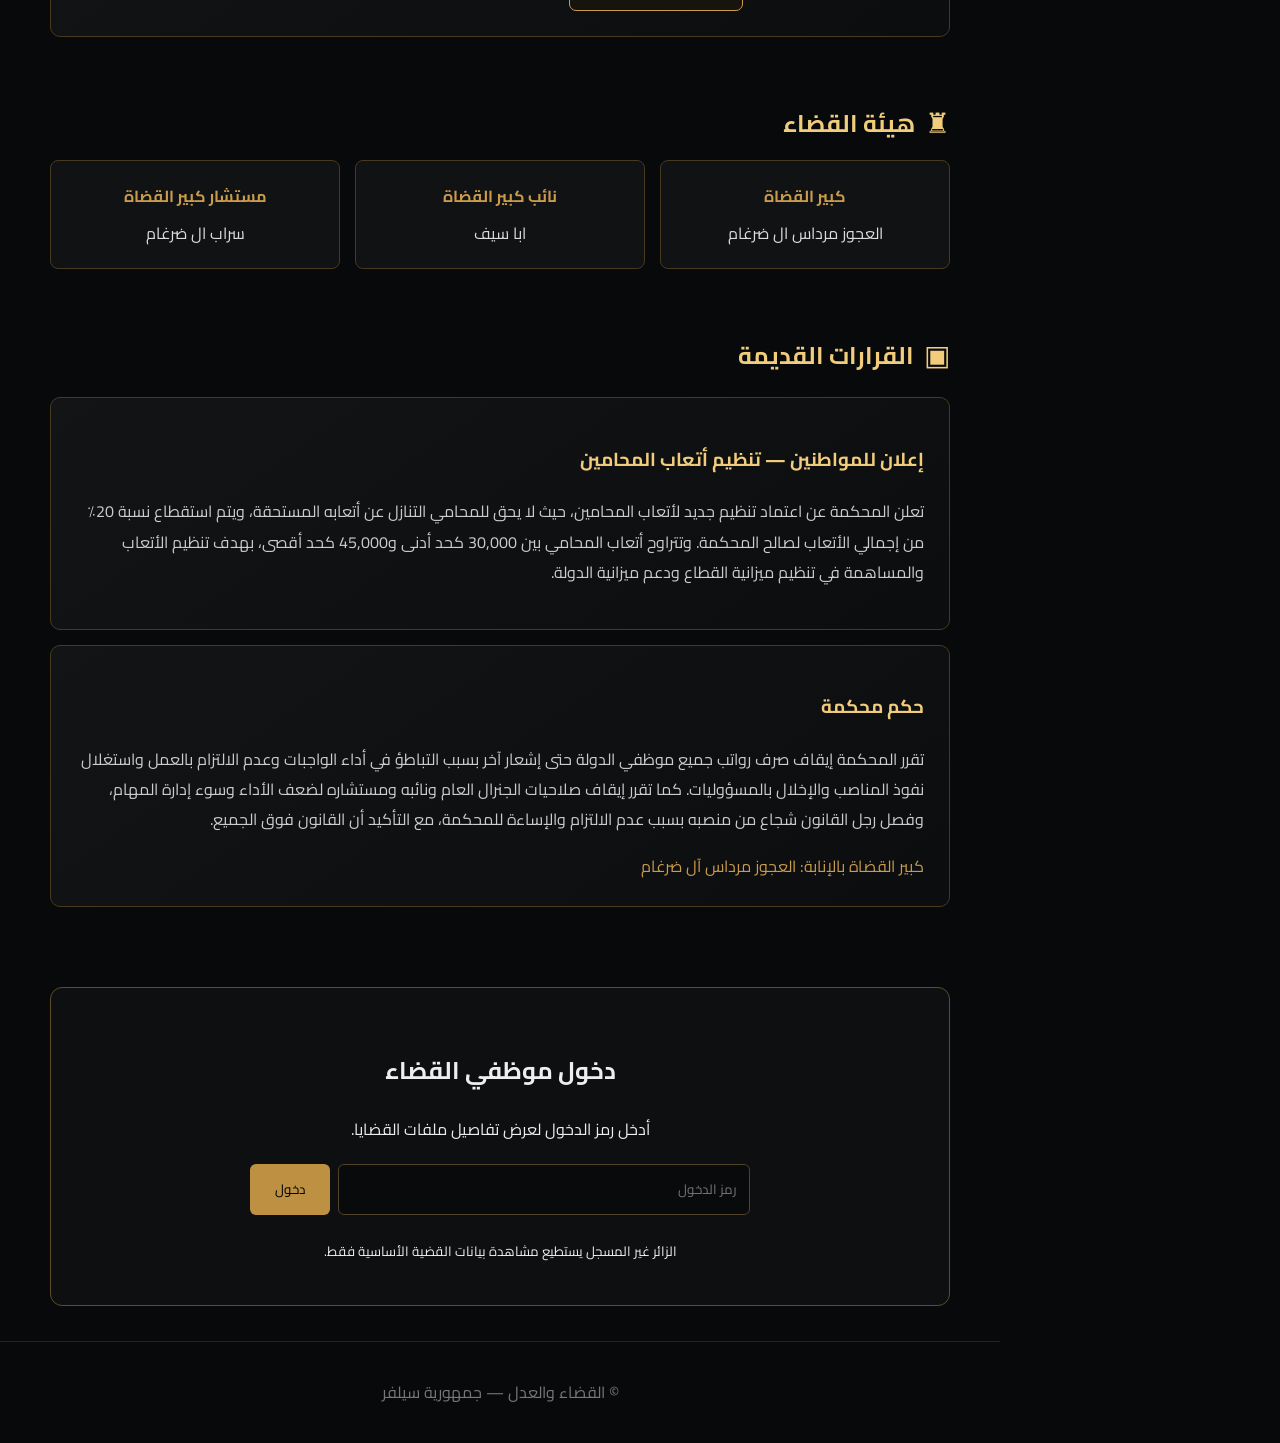
==== commit fe007148: "1" ====
--- a/index.html
+++ b/index.html
@@ -187,7 +187,8 @@
         <div class="person">الحارث بن عبيدة ال ستارك</div>
         <div class="person">خالد ال روتشيلد</div>
         <div class="person">ابا النواس ال ستارك</div>
-
+        <div class="person">دبور المدبر</div>
+        
         <div class="person chief">
           ابا القعقاع الوتار
           <small>رئيس قسم المحققين</small>
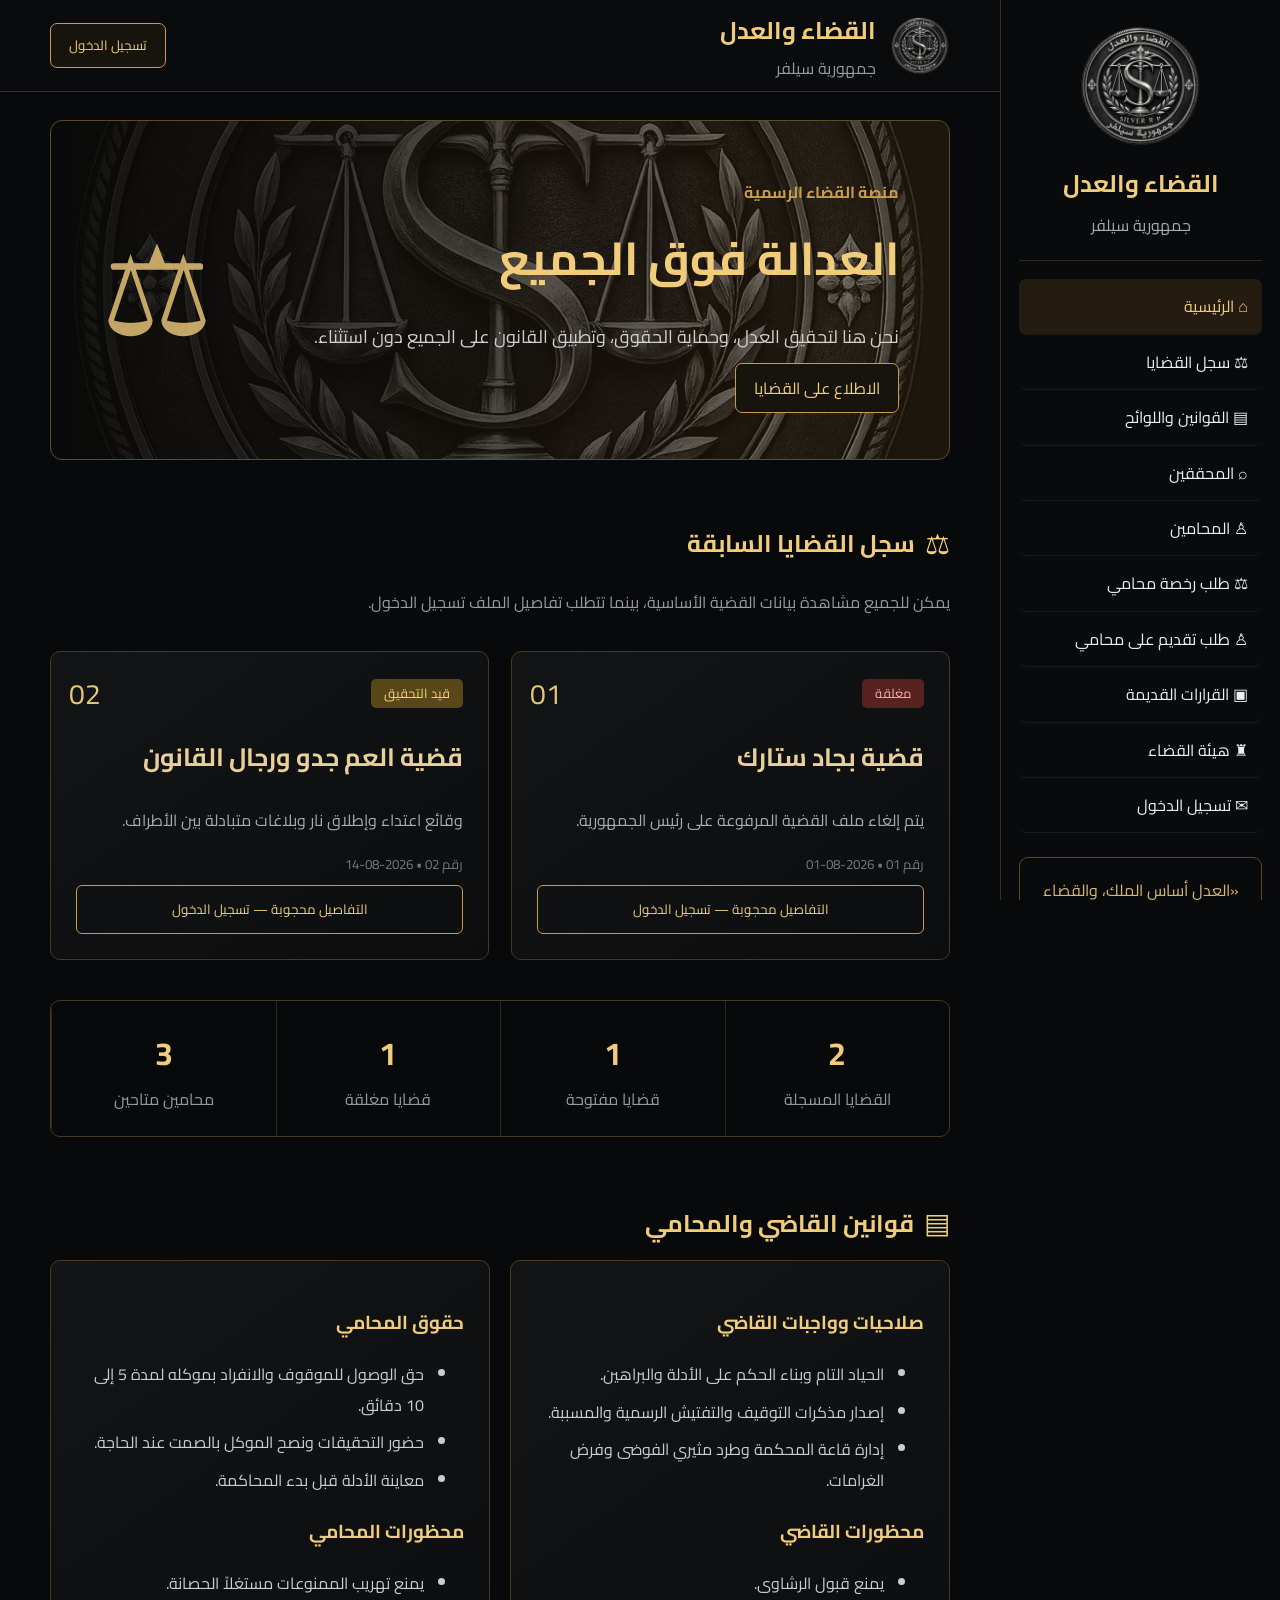
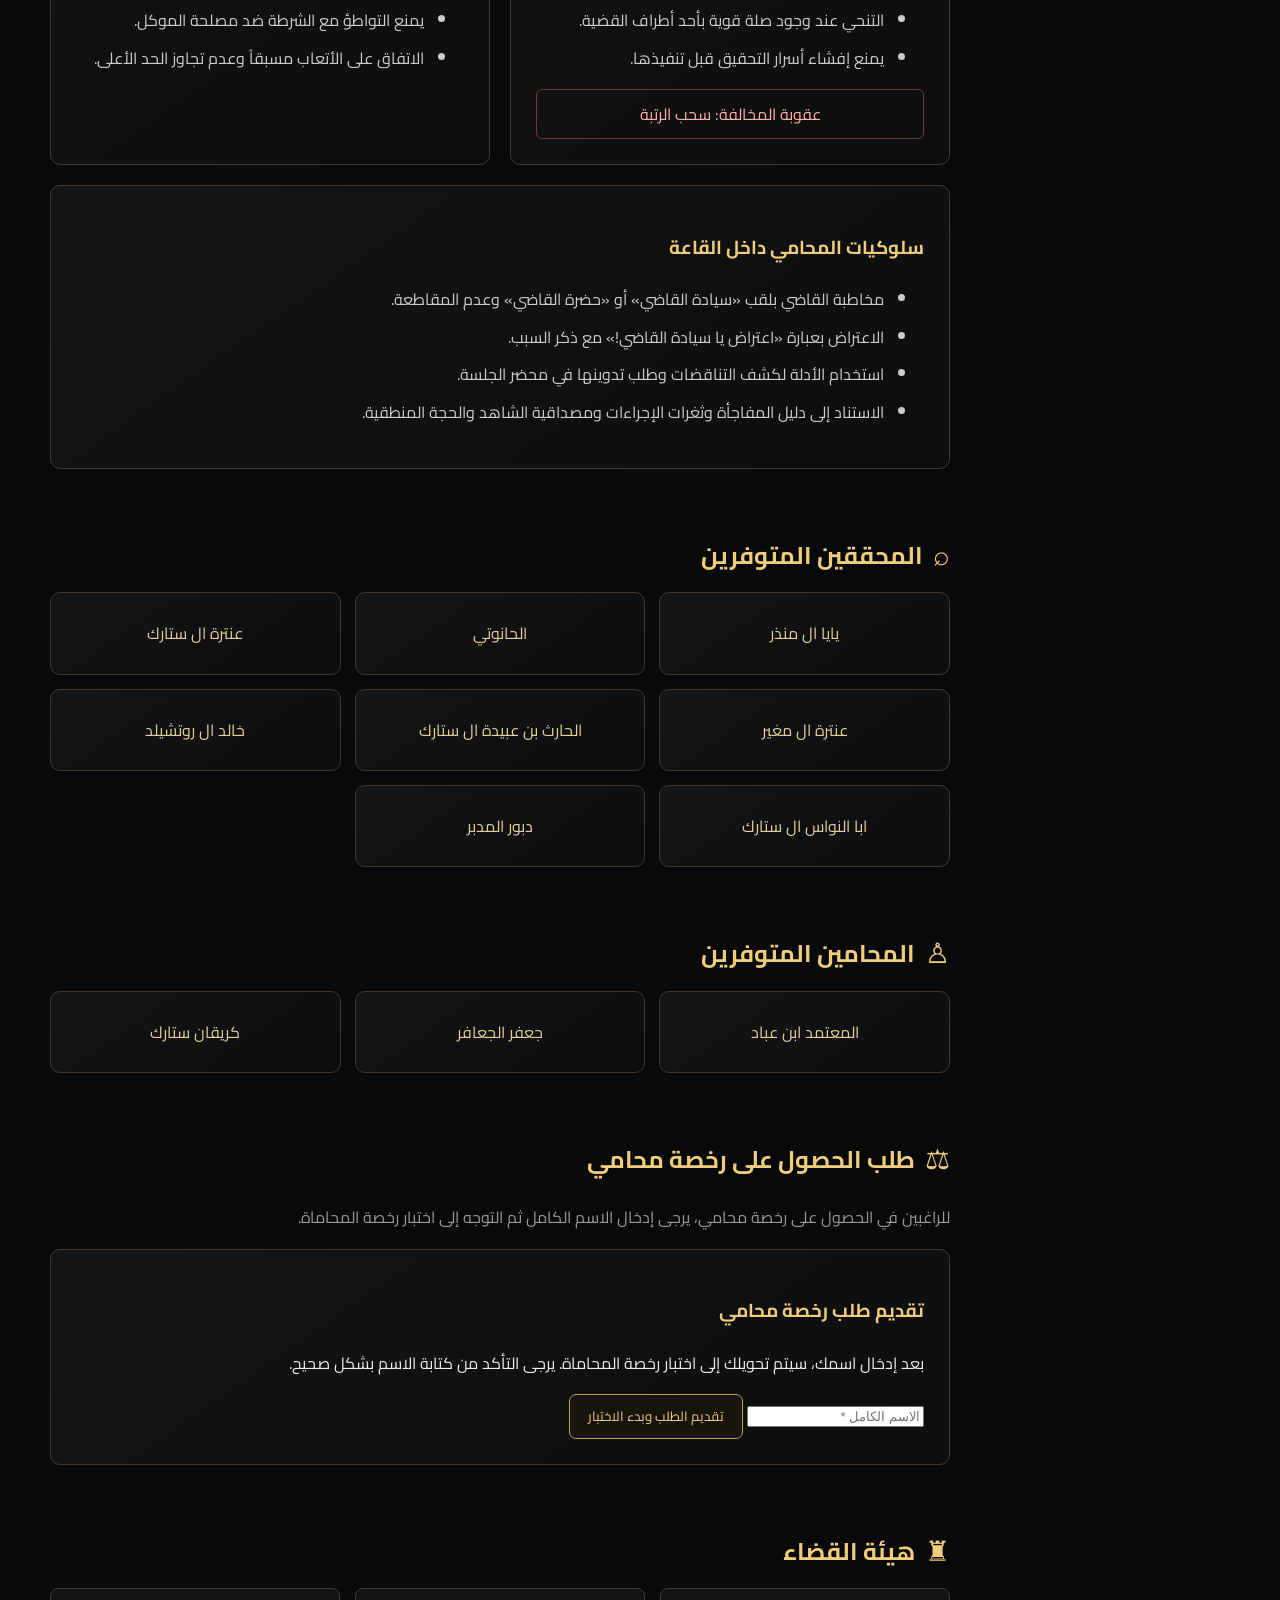
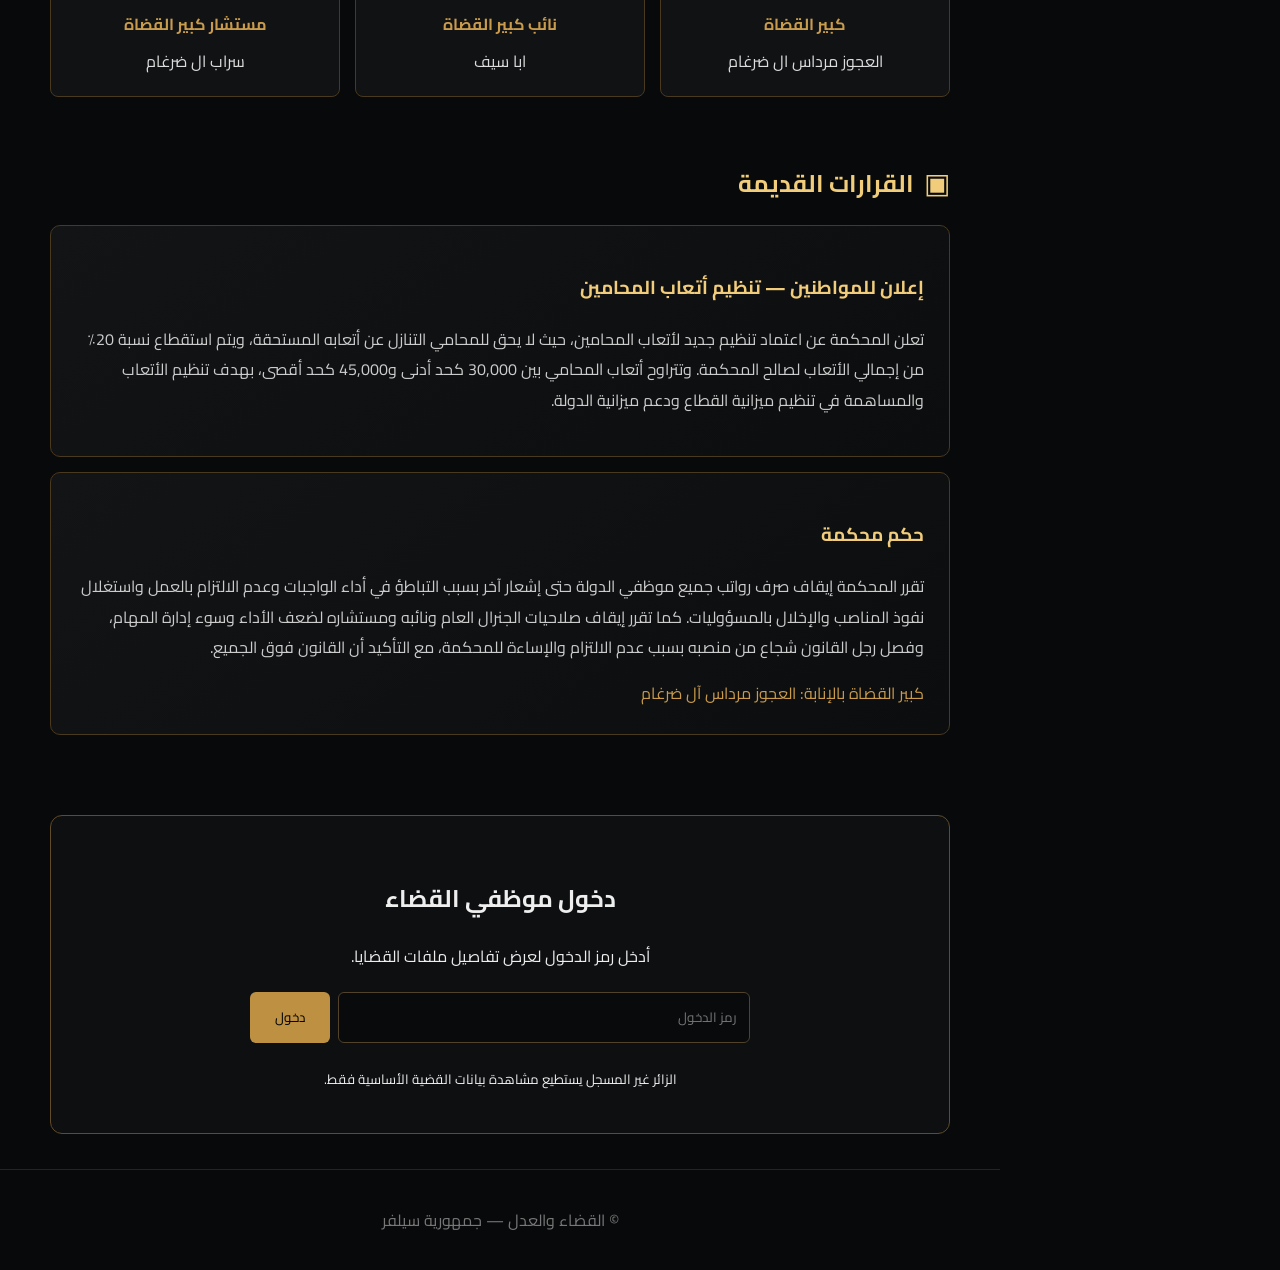
==== commit 9db00386: "2" ====
--- a/index.html
+++ b/index.html
@@ -189,16 +189,6 @@
         <div class="person">ابا النواس ال ستارك</div>
         <div class="person">دبور المدبر</div>
         
-        <div class="person chief">
-          ابا القعقاع الوتار
-          <small>رئيس قسم المحققين</small>
-        </div>
-
-        <div class="person chief">
-          دريد الوتار
-          <small>كاتب المحكمة ومساعد رئيس قسم المحققين</small>
-        </div>
-
       </div>
 
     </section>
